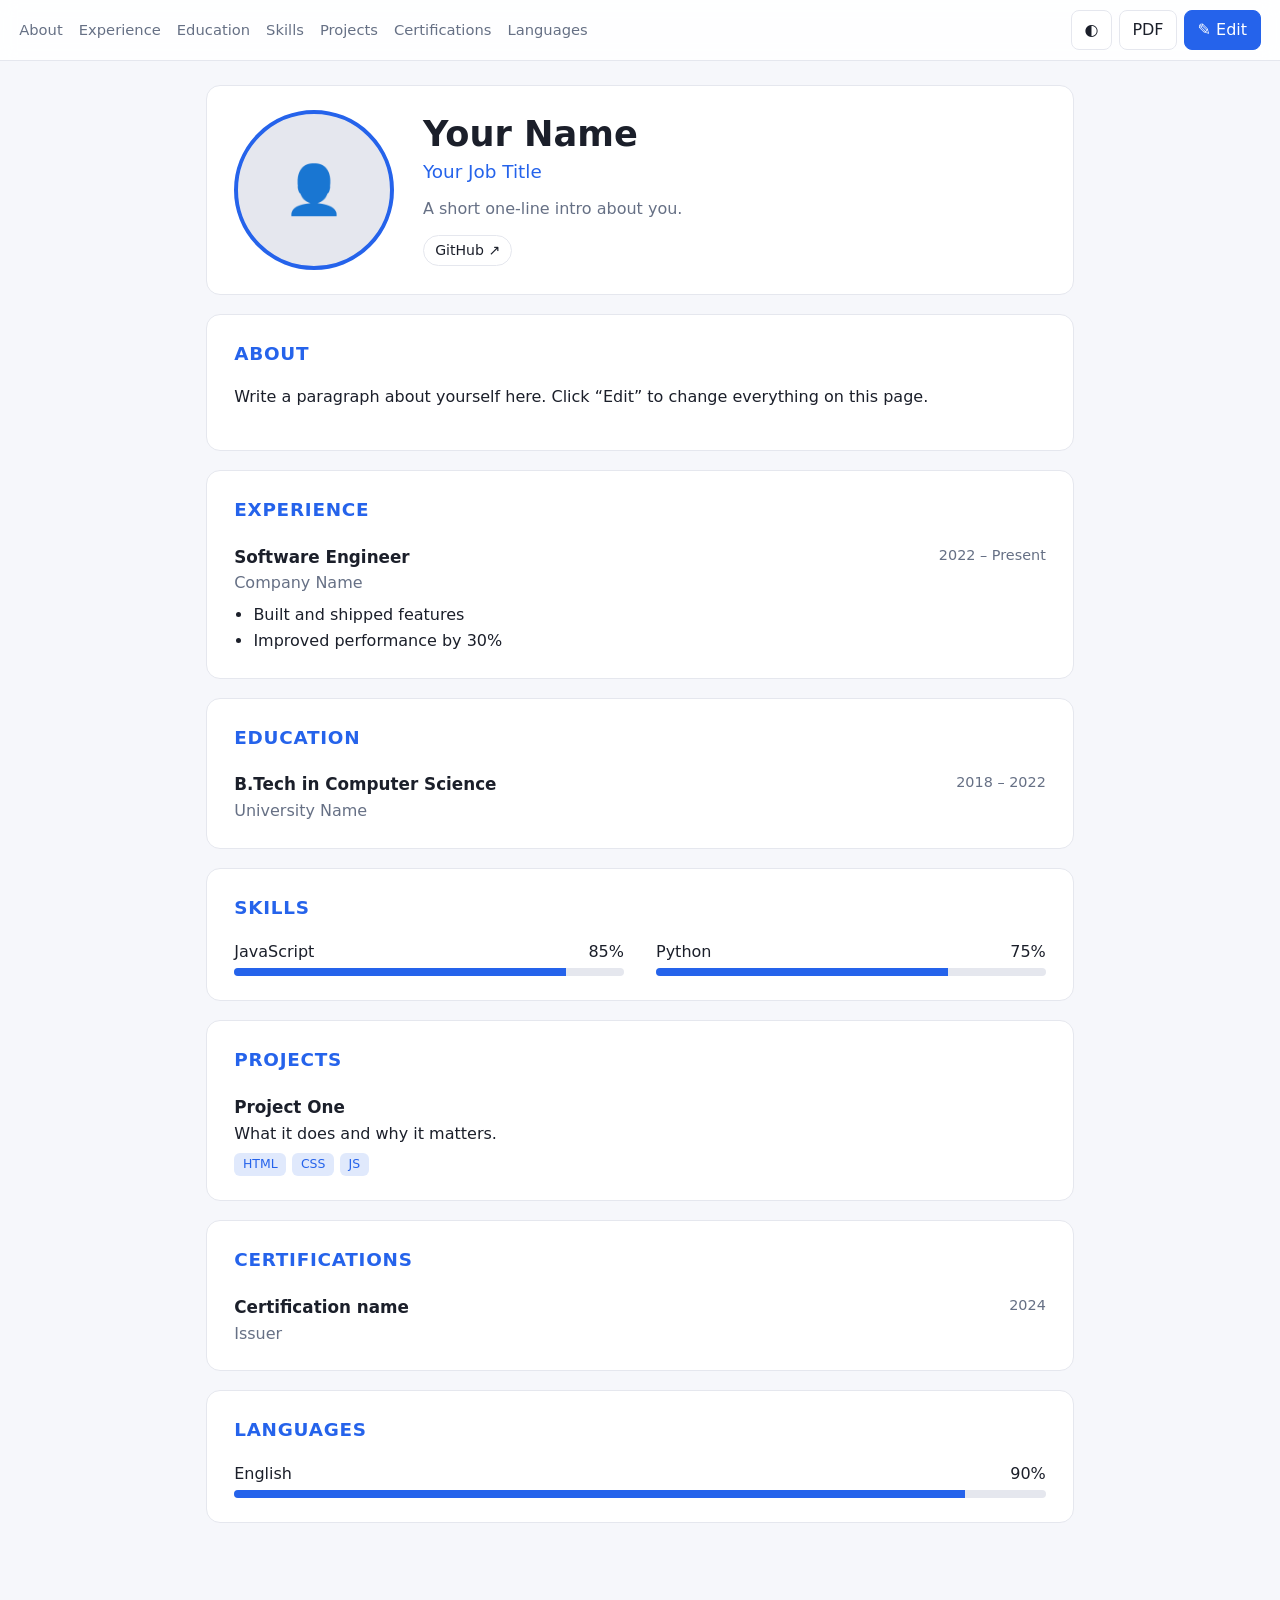
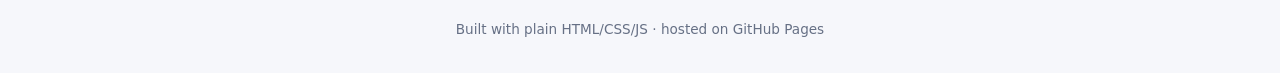
==== index.html @ 6aecd770 "Initial commit with CV website files" ====
<!doctype html>
<html lang="en">
<head>
<meta charset="utf-8">
<meta name="viewport" content="width=device-width, initial-scale=1">
<title>My CV</title>
<link rel="stylesheet" href="style.css">
</head>
<body>
<header class="topbar no-print">
  <nav id="nav"></nav>
  <div class="actions">
    <button id="btnTheme" title="Toggle dark / light">◐</button>
    <button id="btnPrint" title="Print or save as PDF">PDF</button>
    <button id="btnEdit" class="primary">✎ Edit</button>
  </div>
</header>

<main id="cv"></main>
<footer class="no-print">Built with plain HTML/CSS/JS · hosted on GitHub Pages</footer>

<!-- Editor drawer -->
<aside id="editor" class="no-print" hidden>
  <div class="ed-head">
    <strong>Edit CV</strong>
    <button id="btnClose">✕</button>
  </div>
  <div class="ed-body" id="edBody"></div>
  <div class="ed-foot">
    <button id="btnExport" class="primary">⬇ Download data.json</button>
    <button id="btnImport">⬆ Import</button>
    <button id="btnReset" class="danger">Reset</button>
    <input type="file" id="fileImport" accept="application/json" hidden>
    <p class="hint">Changes auto-save in this browser. To publish them for everyone, download <code>data.json</code>, put it in your repo and commit.</p>
  </div>
</aside>

<script src="app.js"></script>
</body>
</html>
---- style.css ----
:root{--accent:#2563eb;--bg:#f6f7fb;--card:#fff;--text:#1b1f2a;--muted:#667085;--line:#e5e7ee;--radius:14px}
:root[data-theme=dark]{--bg:#0e1118;--card:#171b25;--text:#e8ebf2;--muted:#9aa3b5;--line:#272d3b}
*{box-sizing:border-box}
html{scroll-behavior:smooth}
body{margin:0;font:16px/1.6 system-ui,-apple-system,Segoe UI,Roboto,sans-serif;background:var(--bg);color:var(--text)}
a{color:var(--accent)}
button{font:inherit;cursor:pointer;border:1px solid var(--line);background:var(--card);color:var(--text);padding:.4rem .8rem;border-radius:8px}
button:hover{border-color:var(--accent)}
button.primary{background:var(--accent);border-color:var(--accent);color:#fff}
button.danger{color:#d92d20}
.topbar{position:sticky;top:0;z-index:10;display:flex;justify-content:space-between;align-items:center;gap:1rem;padding:.6rem 1.2rem;background:color-mix(in srgb,var(--card) 88%,transparent);backdrop-filter:blur(8px);border-bottom:1px solid var(--line)}
#nav{display:flex;gap:1rem;overflow-x:auto;white-space:nowrap}
#nav a{text-decoration:none;color:var(--muted);font-size:.92rem}
#nav a:hover{color:var(--accent)}
.actions{display:flex;gap:.4rem}
main{max-width:900px;margin:0 auto;padding:1.5rem 1rem 4rem}
section{background:var(--card);border:1px solid var(--line);border-radius:var(--radius);padding:1.5rem 1.7rem;margin-top:1.2rem}
section h2{margin:0 0 1rem;font-size:1.15rem;letter-spacing:.04em;text-transform:uppercase;color:var(--accent)}
.hero{display:flex;gap:1.8rem;align-items:center;flex-wrap:wrap;margin-top:0}
.hero img,.avatar{width:160px;height:160px;border-radius:50%;object-fit:cover;border:4px solid var(--accent);background:var(--line)}
.avatar{display:grid;place-items:center;font-size:3rem;color:var(--muted)}
.hero h1{margin:0;font-size:2.2rem;line-height:1.15}
.hero .title{color:var(--accent);font-size:1.15rem;margin:.2rem 0 .6rem}
.hero p{margin:.3rem 0;color:var(--muted)}
.chips{display:flex;flex-wrap:wrap;gap:.5rem;margin-top:.8rem}
.chip{padding:.2rem .7rem;border:1px solid var(--line);border-radius:999px;font-size:.88rem;text-decoration:none;color:var(--text)}
a.chip:hover{border-color:var(--accent);color:var(--accent)}
.item{padding:.2rem 0 1rem;margin-bottom:1rem;border-bottom:1px dashed var(--line)}
.item:last-child{border:0;margin:0;padding-bottom:0}
.item .row{display:flex;justify-content:space-between;gap:1rem;flex-wrap:wrap}
.item h3{margin:0;font-size:1.05rem}
.item .sub{color:var(--muted)}
.item .when{color:var(--muted);font-size:.9rem}
.item ul{margin:.4rem 0 0;padding-left:1.2rem}
.bar{height:8px;background:var(--line);border-radius:99px;overflow:hidden;margin-top:.25rem}
.bar i{display:block;height:100%;background:var(--accent)}
.grid{display:grid;grid-template-columns:repeat(auto-fit,minmax(220px,1fr));gap:1rem 2rem}
.tags{display:flex;flex-wrap:wrap;gap:.35rem;margin-top:.4rem}
.tags span{font-size:.78rem;background:color-mix(in srgb,var(--accent) 14%,transparent);color:var(--accent);padding:.1rem .55rem;border-radius:6px}
.empty{color:var(--muted);font-style:italic}
footer{text-align:center;color:var(--muted);font-size:.85rem;padding:2rem 1rem}
/* editor */
#editor{position:fixed;top:0;right:0;bottom:0;width:min(440px,100%);background:var(--card);border-left:1px solid var(--line);z-index:20;display:flex;flex-direction:column;box-shadow:-10px 0 30px #0003}
#editor[hidden]{display:none}
.ed-head{display:flex;justify-content:space-between;align-items:center;padding:.8rem 1rem;border-bottom:1px solid var(--line)}
.ed-body{flex:1;overflow:auto;padding:1rem}
.ed-foot{padding:.8rem 1rem;border-top:1px solid var(--line);display:flex;flex-wrap:wrap;gap:.5rem}
.hint{flex-basis:100%;margin:.2rem 0 0;font-size:.8rem;color:var(--muted)}
details{border:1px solid var(--line);border-radius:10px;margin-bottom:.7rem;padding:.2rem .8rem}
summary{cursor:pointer;font-weight:600;padding:.5rem 0}
label{display:block;font-size:.8rem;color:var(--muted);margin:.5rem 0 .15rem}
input[type=text],input[type=email],input[type=url],input[type=number],textarea{width:100%;font:inherit;padding:.4rem .55rem;border:1px solid var(--line);border-radius:8px;background:var(--bg);color:var(--text)}
textarea{min-height:90px;resize:vertical}
.card{border:1px solid var(--line);border-radius:10px;padding:.2rem .7rem .7rem;margin:.6rem 0;background:var(--bg)}
.card .tools{display:flex;gap:.3rem;justify-content:flex-end;margin-top:.5rem}
.card .tools button{padding:.15rem .5rem;font-size:.85rem}
.photo-row{display:flex;gap:1rem;align-items:center}
.photo-row img{width:70px;height:70px;border-radius:50%;object-fit:cover}
.switch{display:flex;align-items:center;gap:.5rem;font-size:.9rem;color:var(--text);margin:.2rem 0}
@media print{
  .no-print{display:none!important}
  body{background:#fff;color:#000}
  section{border:0;box-shadow:none;padding:.6rem 0;break-inside:avoid}
  :root{--card:#fff;--text:#000;--muted:#444}
}
@media(max-width:600px){.hero{justify-content:center;text-align:center}.chips{justify-content:center}}
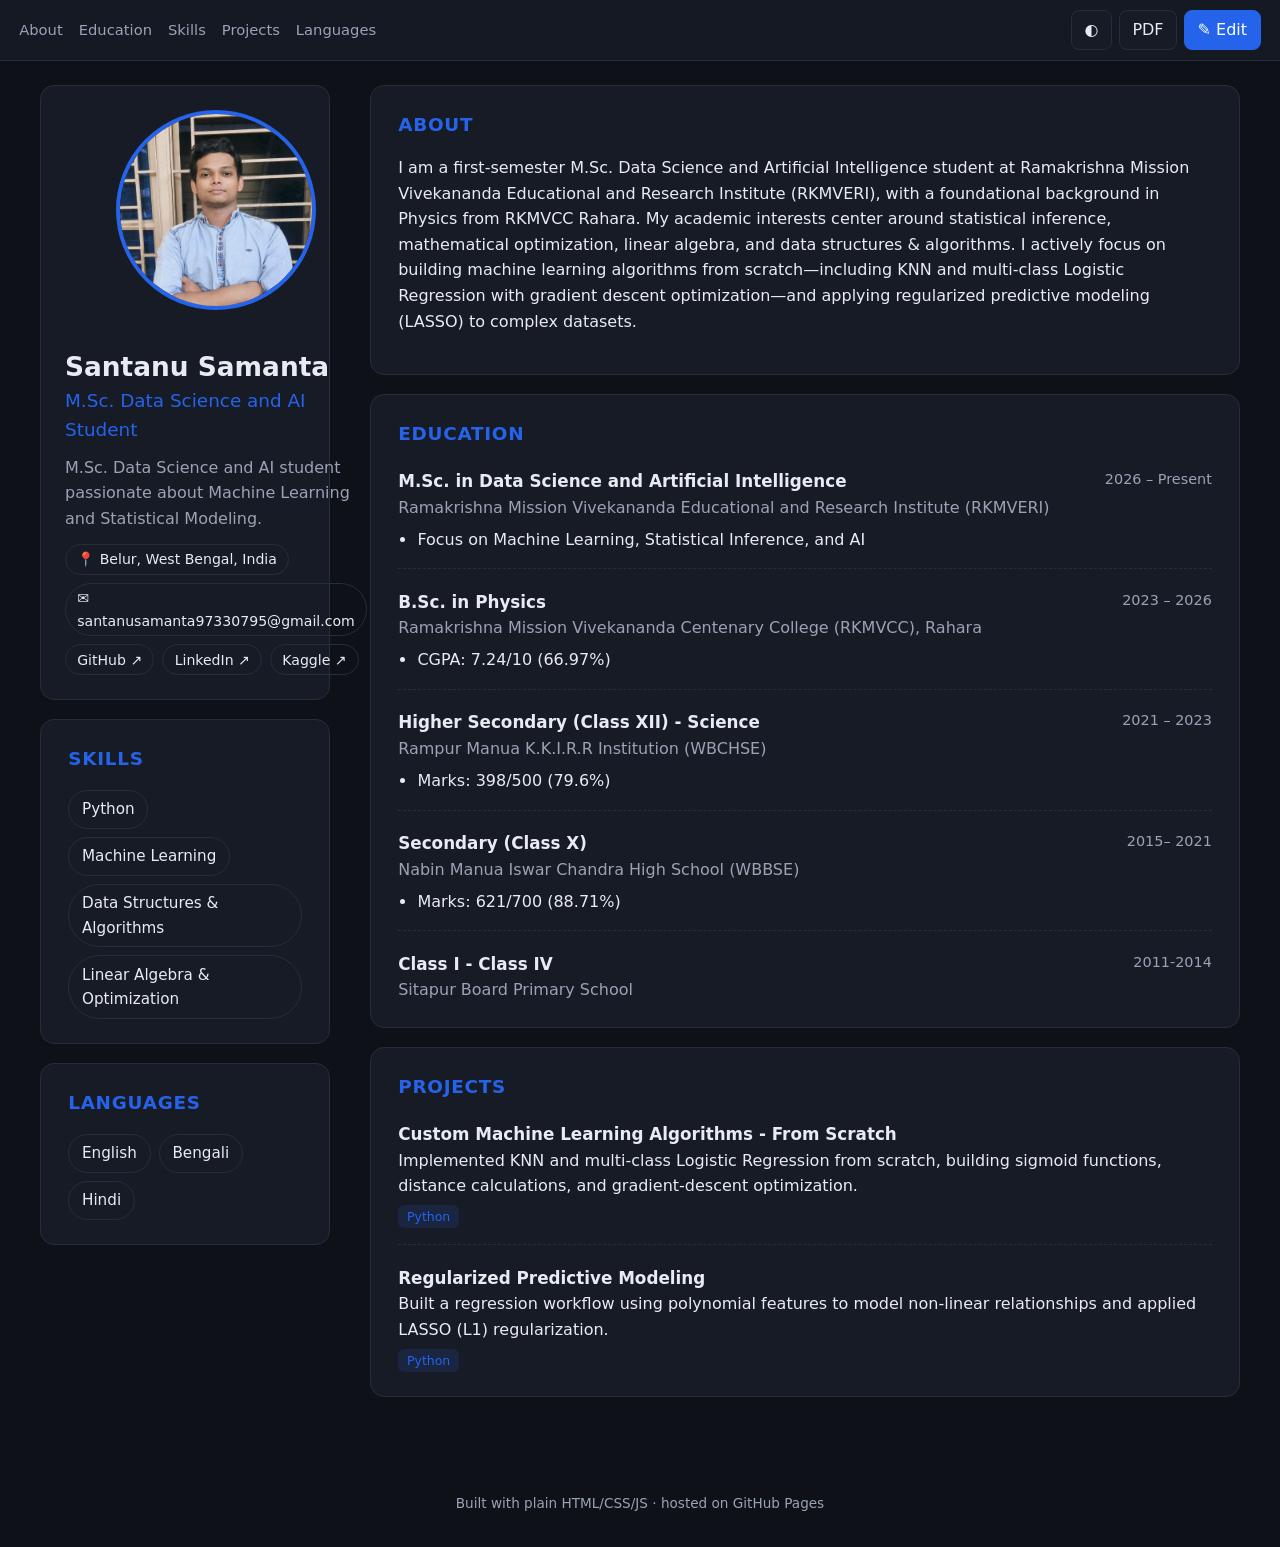
==== commit a43f8ecd: "Add full-view photo lightbox modal" ====
--- a/index.html
+++ b/index.html
@@ -35,6 +35,12 @@
   </div>
 </aside>
 
+<!-- Photo Full-View Lightbox Modal -->
+<div id="photoModal" class="photo-lightbox" hidden>
+  <span class="lightbox-close">&times;</span>
+  <img id="lightboxImg" class="lightbox-content" alt="Full view">
+</div>
+
 <script src="app.js"></script>
 </body>
-</html>
+</html>
--- a/style.css
+++ b/style.css
@@ -13,13 +13,38 @@
 #nav a{text-decoration:none;color:var(--muted);font-size:.92rem}
 #nav a:hover{color:var(--accent)}
 .actions{display:flex;gap:.4rem}
-main{max-width:900px;margin:0 auto;padding:1.5rem 1rem 4rem}
+
+/* Dynamic widescreen container */
+main {
+  width: 100% !important;
+  max-width: none !important;
+  padding: 1.5rem 2.5rem 4rem !important;
+  margin: 0 !important;
+}
+
+#cv {
+  width: 100% !important;
+}
+
 section{background:var(--card);border:1px solid var(--line);border-radius:var(--radius);padding:1.5rem 1.7rem;margin-top:1.2rem}
 section h2{margin:0 0 1rem;font-size:1.15rem;letter-spacing:.04em;text-transform:uppercase;color:var(--accent)}
 .hero{display:flex;gap:1.8rem;align-items:center;flex-wrap:wrap;margin-top:0}
 .hero img,.avatar{width:160px;height:160px;border-radius:50%;object-fit:cover;border:4px solid var(--accent);background:var(--line)}
 .avatar{display:grid;place-items:center;font-size:3rem;color:var(--muted)}
-.hero h1{margin:0;font-size:2.2rem;line-height:1.15}
+
+/* Fit name on a single line */
+.hero h1,
+#cv .hero h1,
+.cv-sidebar .hero h1 {
+  margin: 0 !important;
+  font-size: clamp(1.2rem, 1.8vw, 1.55rem) !important;
+  line-height: 1.2 !important;
+  white-space: nowrap !important;
+  word-break: keep-all !important;
+  overflow: visible !important;
+  display: block !important;
+  width: 100% !important;
+}
 .hero .title{color:var(--accent);font-size:1.15rem;margin:.2rem 0 .6rem}
 .hero p{margin:.3rem 0;color:var(--muted)}
 .chips{display:flex;flex-wrap:wrap;gap:.5rem;margin-top:.8rem}
@@ -39,6 +64,7 @@
 .tags span{font-size:.78rem;background:color-mix(in srgb,var(--accent) 14%,transparent);color:var(--accent);padding:.1rem .55rem;border-radius:6px}
 .empty{color:var(--muted);font-style:italic}
 footer{text-align:center;color:var(--muted);font-size:.85rem;padding:2rem 1rem}
+
 /* editor */
 #editor{position:fixed;top:0;right:0;bottom:0;width:min(440px,100%);background:var(--card);border-left:1px solid var(--line);z-index:20;display:flex;flex-direction:column;box-shadow:-10px 0 30px #0003}
 #editor[hidden]{display:none}
@@ -57,6 +83,7 @@
 .photo-row{display:flex;gap:1rem;align-items:center}
 .photo-row img{width:70px;height:70px;border-radius:50%;object-fit:cover}
 .switch{display:flex;align-items:center;gap:.5rem;font-size:.9rem;color:var(--text);margin:.2rem 0}
+
 @media print{
   .no-print{display:none!important}
   body{background:#fff;color:#000}
@@ -64,3 +91,220 @@
   :root{--card:#fff;--text:#000;--muted:#444}
 }
 @media(max-width:600px){.hero{justify-content:center;text-align:center}.chips{justify-content:center}}
+
+/* GitHub-style Fluid Two-Column Layout */
+@media (min-width: 820px) {
+  #cv.layout-2col {
+    display: flex !important;
+    gap: 2.5rem !important;
+    align-items: flex-start !important;
+    width: 100% !important;
+  }
+
+  /* When Sidebar is placed on the Right */
+  #cv.layout-2col.sidebar-right {
+    flex-direction: row-reverse !important;
+  }
+
+  /* Sidebar: Minimum 280px, scales up to 340px */
+  #cv.layout-2col .cv-sidebar {
+    flex: 0 0 290px !important;
+    min-width: 280px !important;
+    max-width: 340px !important;
+    display: flex !important;
+    flex-direction: column !important;
+    gap: 1.2rem !important;
+    position: sticky !important;
+    top: 4.5rem !important;
+  }
+
+  #cv.layout-2col .cv-sidebar .hero {
+    flex-direction: column !important;
+    align-items: flex-start !important;
+    text-align: left !important;
+    padding: 1.5rem !important;
+  }
+
+  #cv.layout-2col .cv-sidebar .hero img,
+  #cv.layout-2col .cv-sidebar .hero .avatar {
+    width: 200px !important;
+    height: 200px !important;
+    margin: 0 auto 0.8rem auto !important;
+  }
+
+  #cv.layout-2col .cv-sidebar .hero h1 {
+    font-size: 1.65rem !important;
+    white-space: nowrap !important;
+  }
+
+  /* Main Column: Takes ALL remaining space across the entire screen */
+  #cv.layout-2col .cv-main {
+    flex: 1 1 auto !important;
+    width: calc(100% - 320px) !important;
+    min-width: 0 !important;
+    display: flex !important;
+    flex-direction: column !important;
+    gap: 1.2rem !important;
+  }
+
+  #cv.layout-2col .cv-main section,
+  #cv.layout-2col .cv-sidebar section {
+    margin-top: 0 !important;
+    width: 100% !important;
+  }
+}
+/* Project Link Name distinctive styling */
+.item h3 a {
+  color: var(--accent) !important;
+  text-decoration: none;
+  border-bottom: 1.5px solid transparent;
+  transition: all 0.2s ease;
+}
+
+.item h3 a:hover {
+  text-decoration: underline;
+  opacity: 0.85;
+}
+
+/* Link builder helper box inside editor */
+.link-helper-box {
+  margin-top: 0.4rem;
+  padding: 0.5rem 0.6rem;
+  background: rgba(128, 128, 128, 0.08);
+  border: 1px dashed var(--line);
+  border-radius: 8px;
+}
+.link-helper-box label {
+  font-size: 0.72rem;
+  margin: 0.2rem 0 0.1rem;
+}
+.link-helper-box input {
+  padding: 0.25rem 0.45rem;
+  font-size: 0.82rem;
+  margin-bottom: 0.3rem;
+}
+.link-helper-box button {
+  padding: 0.2rem 0.6rem;
+  font-size: 0.8rem;
+  margin-top: 0.2rem;
+}
+/* Custom Clickable Link & Project Title Styling */
+:root {
+  --link-color: #38bdf8;
+}
+
+.custom-link,
+a.custom-link,
+.item h3 a.custom-link {
+  color: var(--link-color) !important;
+  text-decoration: underline !important;
+  font-weight: 500;
+  transition: opacity 0.2s ease;
+}
+
+.custom-link:hover,
+a.custom-link:hover,
+.item h3 a.custom-link:hover {
+  opacity: 0.8;
+}
+
+/* Link builder helper box inside editor */
+.link-helper-box {
+  margin-top: 0.4rem;
+  padding: 0.5rem 0.6rem;
+  background: rgba(128, 128, 128, 0.08);
+  border: 1px dashed var(--line);
+  border-radius: 8px;
+}
+.link-helper-box label {
+  font-size: 0.72rem;
+  margin: 0.2rem 0 0.1rem;
+}
+.link-helper-box input {
+  padding: 0.25rem 0.45rem;
+  font-size: 0.82rem;
+  margin-bottom: 0.3rem;
+}
+.link-helper-box button {
+  padding: 0.2rem 0.6rem;
+  font-size: 0.8rem;
+  margin-top: 0.2rem;
+}
+/* Make profile photo show it is clickable */
+.hero img {
+  cursor: pointer;
+  transition: transform 0.2s ease, box-shadow 0.2s ease;
+}
+
+.hero img:hover {
+  transform: scale(1.03);
+  box-shadow: 0 0 15px color-mix(in srgb, var(--accent) 45%, transparent);
+}
+
+/* Fullscreen Lightbox Backdrop */
+.photo-lightbox {
+  position: fixed;
+  z-index: 1000;
+  top: 0;
+  left: 0;
+  width: 100vw;
+  height: 100vh;
+  background: rgba(0, 0, 0, 0.88);
+  backdrop-filter: blur(10px);
+  display: flex;
+  justify-content: center;
+  align-items: center;
+  animation: fadeIn 0.25s ease-out;
+}
+
+.photo-lightbox[hidden] {
+  display: none !important;
+}
+
+/* Lightbox Image with Smooth Zoom Animation */
+.lightbox-content {
+  max-width: 90vw;
+  max-height: 85vh;
+  object-fit: contain;
+  border-radius: 12px;
+  box-shadow: 0 10px 40px rgba(0, 0, 0, 0.6);
+  animation: zoomDp 0.25s cubic-bezier(0.175, 0.885, 0.32, 1.275);
+}
+
+/* Close Button */
+.lightbox-close {
+  position: absolute;
+  top: 1.5rem;
+  right: 2rem;
+  color: #fff;
+  font-size: 2.2rem;
+  font-weight: bold;
+  cursor: pointer;
+  line-height: 1;
+  transition: opacity 0.2s;
+  user-select: none;
+}
+
+.lightbox-close:hover {
+  opacity: 0.7;
+}
+
+@keyframes zoomDp {
+  from {
+    transform: scale(0.65);
+    opacity: 0;
+  }
+  to {
+    transform: scale(1);
+    opacity: 1;
+  }
+}
+
+@keyframes fadeIn {
+  from {
+    opacity: 0;
+  }
+  to {
+    opacity: 1;
+  }
+}
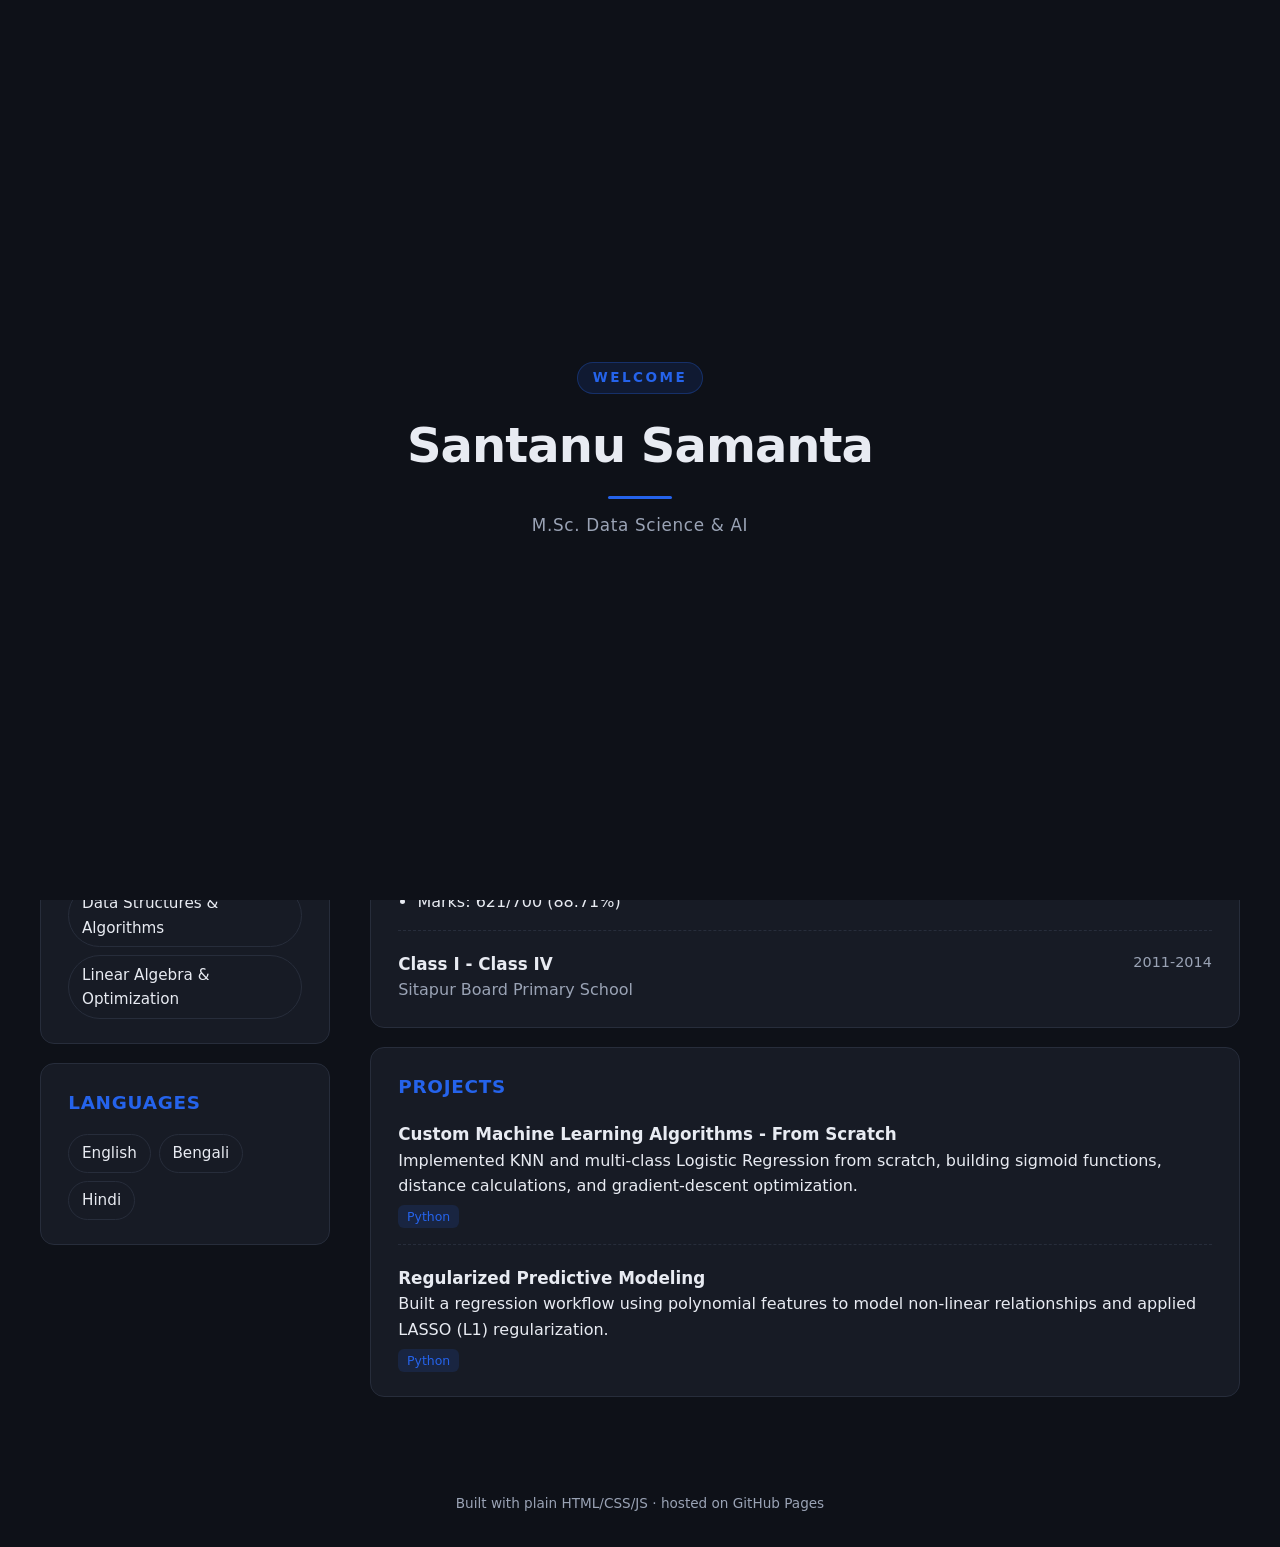
==== commit add4a10f: "Add modern welcoming intro splash animation" ====
--- a/index.html
+++ b/index.html
@@ -7,6 +7,15 @@
 <link rel="stylesheet" href="style.css">
 </head>
 <body>
+<!-- Welcoming Splash Intro -->
+<div id="welcomeSplash" class="welcome-overlay no-print">
+  <div class="welcome-content">
+    <div class="welcome-badge">Welcome</div>
+    <h1 class="welcome-name">Santanu Samanta</h1>
+    <div class="welcome-line"></div>
+    <p class="welcome-sub">M.Sc. Data Science & AI</p>
+  </div>
+</div>
 <header class="topbar no-print">
   <nav id="nav"></nav>
   <div class="actions">
--- a/style.css
+++ b/style.css
@@ -307,4 +307,100 @@
   to {
     opacity: 1;
   }
+}
+/* ===== Welcoming Splash UI Animation ===== */
+.welcome-overlay {
+  position: fixed;
+  inset: 0;
+  z-index: 9999;
+  background: var(--bg);
+  display: flex;
+  justify-content: center;
+  align-items: center;
+  transition: opacity 0.6s cubic-bezier(0.16, 1, 0.3, 1), 
+              transform 0.6s cubic-bezier(0.16, 1, 0.3, 1);
+}
+
+.welcome-overlay.hide-welcome {
+  opacity: 0;
+  transform: translateY(-20px) scale(1.02);
+  pointer-events: none;
+}
+
+.welcome-content {
+  text-align: center;
+  display: flex;
+  flex-direction: column;
+  align-items: center;
+  padding: 2rem;
+  animation: welcomePop 0.8s cubic-bezier(0.16, 1, 0.3, 1) forwards;
+}
+
+.welcome-badge {
+  font-size: 0.85rem;
+  letter-spacing: 0.18em;
+  text-transform: uppercase;
+  color: var(--accent);
+  background: color-mix(in srgb, var(--accent) 12%, transparent);
+  border: 1px solid color-mix(in srgb, var(--accent) 30%, transparent);
+  padding: 0.25rem 0.9rem;
+  border-radius: 999px;
+  margin-bottom: 0.8rem;
+  font-weight: 600;
+}
+
+.welcome-name {
+  font-size: clamp(2rem, 4vw, 3rem);
+  font-weight: 700;
+  color: var(--text);
+  margin: 0;
+  letter-spacing: -0.02em;
+}
+
+.welcome-line {
+  width: 0;
+  height: 3px;
+  background: var(--accent);
+  border-radius: 99px;
+  margin: 0.8rem 0;
+  animation: lineExpand 0.7s 0.2s cubic-bezier(0.16, 1, 0.3, 1) forwards;
+}
+
+.welcome-sub {
+  color: var(--muted);
+  font-size: 1.05rem;
+  margin: 0;
+  letter-spacing: 0.04em;
+}
+
+/* Staggered Entrance for CV Content */
+#cv section {
+  animation: sectionEntrance 0.7s cubic-bezier(0.16, 1, 0.3, 1) both;
+}
+
+@keyframes welcomePop {
+  0% {
+    opacity: 0;
+    transform: scale(0.92) translateY(12px);
+  }
+  100% {
+    opacity: 1;
+    transform: scale(1) translateY(0);
+  }
+}
+
+@keyframes lineExpand {
+  0% { width: 0; }
+  100% { width: 64px; }
+}
+
+@keyframes sectionEntrance {
+  0% {
+    opacity: 0;
+    transform: translateY(18px);
+  }
+  100% {
+    opacity: 1;
+    transform: translateY(0);
+  }
 }
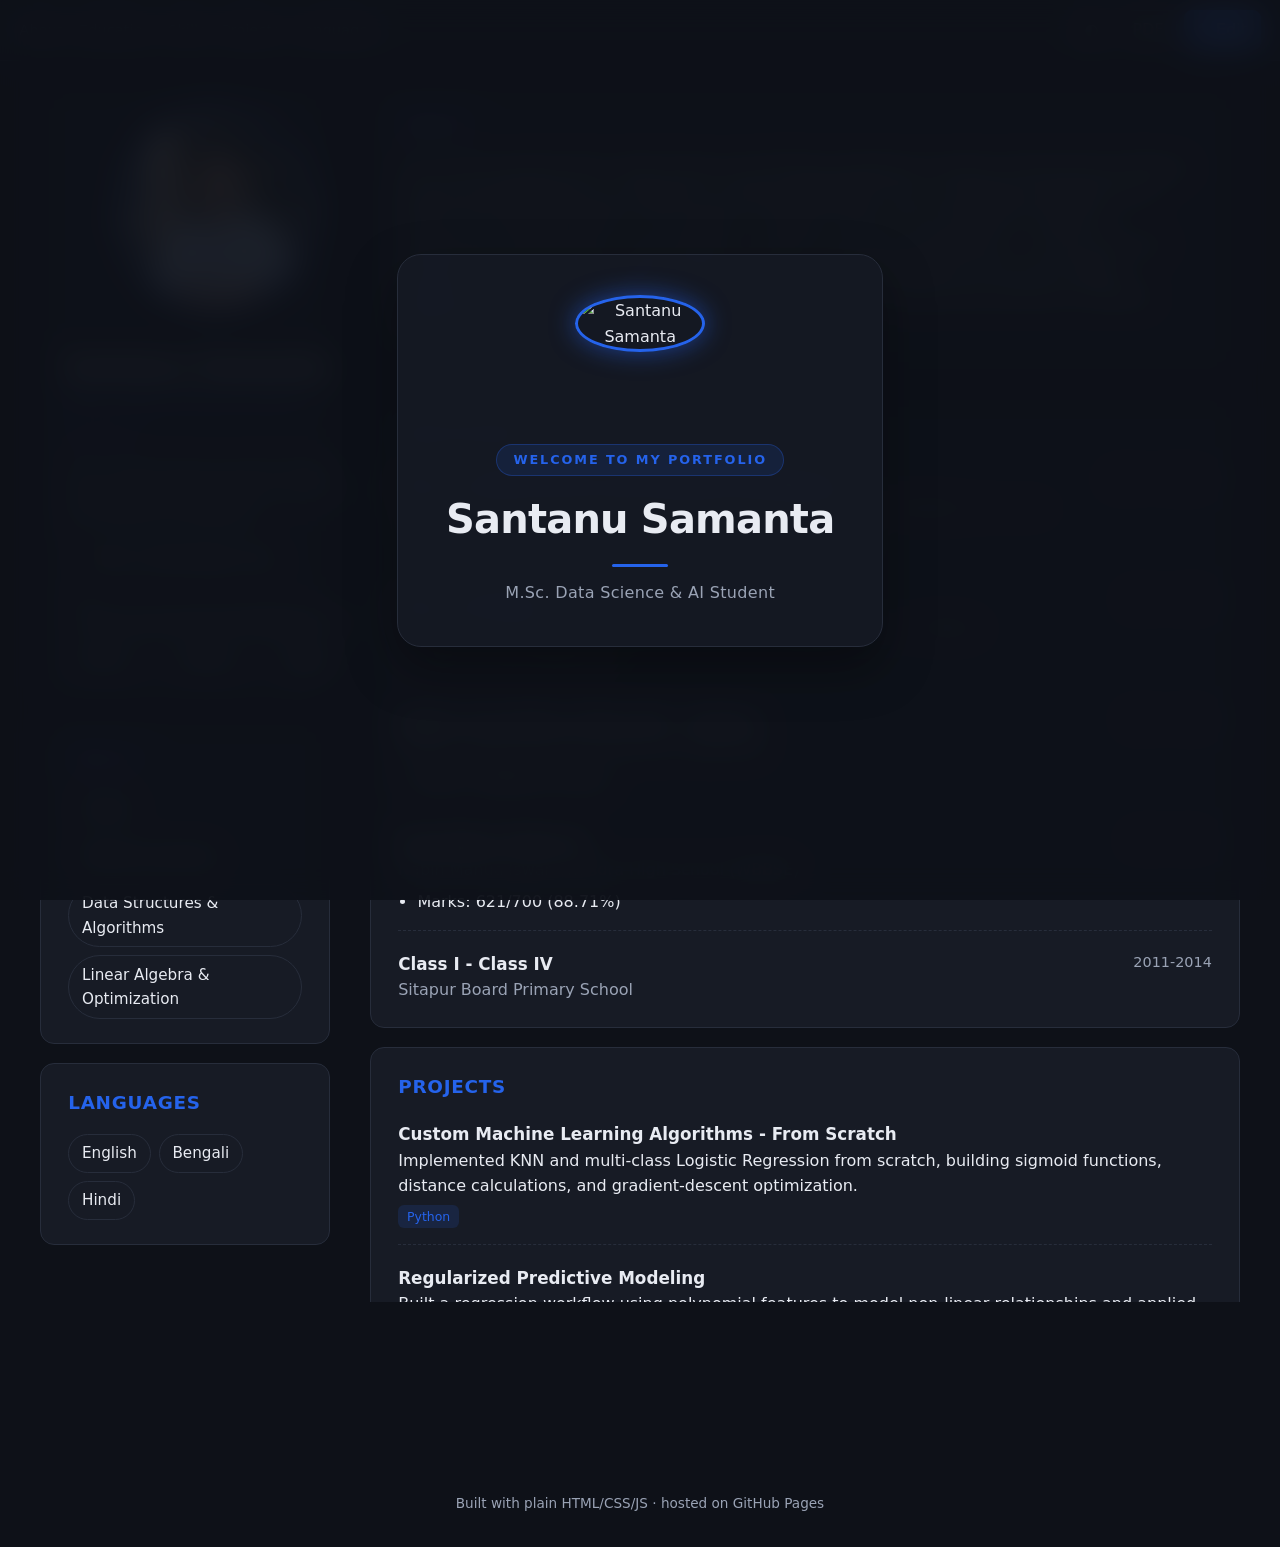
==== commit 7cf45d87: "Update welcome splash markup to include avatar container" ====
--- a/index.html
+++ b/index.html
@@ -7,15 +7,19 @@
 <link rel="stylesheet" href="style.css">
 </head>
 <body>
-<!-- Welcoming Splash Intro -->
+<!-- Professional Welcoming Splash Intro -->
 <div id="welcomeSplash" class="welcome-overlay no-print">
-  <div class="welcome-content">
-    <div class="welcome-badge">Welcome</div>
+  <div class="welcome-card">
+    <div class="welcome-avatar-wrapper">
+      <img id="welcomePhoto" src="" alt="Santanu Samanta" class="welcome-avatar">
+    </div>
+    <div class="welcome-badge">Welcome to my Portfolio</div>
     <h1 class="welcome-name">Santanu Samanta</h1>
     <div class="welcome-line"></div>
-    <p class="welcome-sub">M.Sc. Data Science & AI</p>
+    <p class="welcome-sub">M.Sc. Data Science & AI Student</p>
   </div>
 </div>
+
 <header class="topbar no-print">
   <nav id="nav"></nav>
   <div class="actions">
--- a/style.css
+++ b/style.css
@@ -1,18 +1,100 @@
-:root{--accent:#2563eb;--bg:#f6f7fb;--card:#fff;--text:#1b1f2a;--muted:#667085;--line:#e5e7ee;--radius:14px}
-:root[data-theme=dark]{--bg:#0e1118;--card:#171b25;--text:#e8ebf2;--muted:#9aa3b5;--line:#272d3b}
-*{box-sizing:border-box}
-html{scroll-behavior:smooth}
-body{margin:0;font:16px/1.6 system-ui,-apple-system,Segoe UI,Roboto,sans-serif;background:var(--bg);color:var(--text)}
-a{color:var(--accent)}
-button{font:inherit;cursor:pointer;border:1px solid var(--line);background:var(--card);color:var(--text);padding:.4rem .8rem;border-radius:8px}
-button:hover{border-color:var(--accent)}
-button.primary{background:var(--accent);border-color:var(--accent);color:#fff}
-button.danger{color:#d92d20}
-.topbar{position:sticky;top:0;z-index:10;display:flex;justify-content:space-between;align-items:center;gap:1rem;padding:.6rem 1.2rem;background:color-mix(in srgb,var(--card) 88%,transparent);backdrop-filter:blur(8px);border-bottom:1px solid var(--line)}
-#nav{display:flex;gap:1rem;overflow-x:auto;white-space:nowrap}
-#nav a{text-decoration:none;color:var(--muted);font-size:.92rem}
-#nav a:hover{color:var(--accent)}
-.actions{display:flex;gap:.4rem}
+:root {
+  --accent: #2563eb;
+  --link-color: #38bdf8;
+  --bg: #f6f7fb;
+  --card: #fff;
+  --text: #1b1f2a;
+  --muted: #667085;
+  --line: #e5e7ee;
+  --radius: 14px;
+}
+
+:root[data-theme="dark"] {
+  --bg: #0e1118;
+  --card: #171b25;
+  --text: #e8ebf2;
+  --muted: #9aa3b5;
+  --line: #272d3b;
+}
+
+* {
+  box-sizing: border-box;
+}
+
+html {
+  scroll-behavior: smooth;
+}
+
+body {
+  margin: 0;
+  font: 16px/1.6 system-ui, -apple-system, Segoe UI, Roboto, sans-serif;
+  background: var(--bg);
+  color: var(--text);
+}
+
+a {
+  color: var(--accent);
+}
+
+button {
+  font: inherit;
+  cursor: pointer;
+  border: 1px solid var(--line);
+  background: var(--card);
+  color: var(--text);
+  padding: 0.4rem 0.8rem;
+  border-radius: 8px;
+}
+
+button:hover {
+  border-color: var(--accent);
+}
+
+button.primary {
+  background: var(--accent);
+  border-color: var(--accent);
+  color: #fff;
+}
+
+button.danger {
+  color: #d92d20;
+}
+
+.topbar {
+  position: sticky;
+  top: 0;
+  z-index: 10;
+  display: flex;
+  justify-content: space-between;
+  align-items: center;
+  gap: 1rem;
+  padding: 0.6rem 1.2rem;
+  background: color-mix(in srgb, var(--card) 88%, transparent);
+  backdrop-filter: blur(8px);
+  border-bottom: 1px solid var(--line);
+}
+
+#nav {
+  display: flex;
+  gap: 1rem;
+  overflow-x: auto;
+  white-space: nowrap;
+}
+
+#nav a {
+  text-decoration: none;
+  color: var(--muted);
+  font-size: 0.92rem;
+}
+
+#nav a:hover {
+  color: var(--accent);
+}
+
+.actions {
+  display: flex;
+  gap: 0.4rem;
+}
 
 /* Dynamic widescreen container */
 main {
@@ -26,11 +108,57 @@
   width: 100% !important;
 }
 
-section{background:var(--card);border:1px solid var(--line);border-radius:var(--radius);padding:1.5rem 1.7rem;margin-top:1.2rem}
-section h2{margin:0 0 1rem;font-size:1.15rem;letter-spacing:.04em;text-transform:uppercase;color:var(--accent)}
-.hero{display:flex;gap:1.8rem;align-items:center;flex-wrap:wrap;margin-top:0}
-.hero img,.avatar{width:160px;height:160px;border-radius:50%;object-fit:cover;border:4px solid var(--accent);background:var(--line)}
-.avatar{display:grid;place-items:center;font-size:3rem;color:var(--muted)}
+section {
+  background: var(--card);
+  border: 1px solid var(--line);
+  border-radius: var(--radius);
+  padding: 1.5rem 1.7rem;
+  margin-top: 1.2rem;
+  animation: sectionEntrance 0.7s cubic-bezier(0.16, 1, 0.3, 1) both;
+}
+
+section h2 {
+  margin: 0 0 1rem;
+  font-size: 1.15rem;
+  letter-spacing: 0.04em;
+  text-transform: uppercase;
+  color: var(--accent);
+}
+
+.hero {
+  display: flex;
+  gap: 1.8rem;
+  align-items: center;
+  flex-wrap: wrap;
+  margin-top: 0;
+}
+
+.hero img,
+.avatar {
+  width: 160px;
+  height: 160px;
+  border-radius: 50%;
+  object-fit: cover;
+  border: 4px solid var(--accent);
+  background: var(--line);
+}
+
+.hero img {
+  cursor: pointer;
+  transition: transform 0.2s ease, box-shadow 0.2s ease;
+}
+
+.hero img:hover {
+  transform: scale(1.03);
+  box-shadow: 0 0 15px color-mix(in srgb, var(--accent) 45%, transparent);
+}
+
+.avatar {
+  display: grid;
+  place-items: center;
+  font-size: 3rem;
+  color: var(--muted);
+}
 
 /* Fit name on a single line */
 .hero h1,
@@ -45,117 +173,142 @@
   display: block !important;
   width: 100% !important;
 }
-.hero .title{color:var(--accent);font-size:1.15rem;margin:.2rem 0 .6rem}
-.hero p{margin:.3rem 0;color:var(--muted)}
-.chips{display:flex;flex-wrap:wrap;gap:.5rem;margin-top:.8rem}
-.chip{padding:.2rem .7rem;border:1px solid var(--line);border-radius:999px;font-size:.88rem;text-decoration:none;color:var(--text)}
-a.chip:hover{border-color:var(--accent);color:var(--accent)}
-.item{padding:.2rem 0 1rem;margin-bottom:1rem;border-bottom:1px dashed var(--line)}
-.item:last-child{border:0;margin:0;padding-bottom:0}
-.item .row{display:flex;justify-content:space-between;gap:1rem;flex-wrap:wrap}
-.item h3{margin:0;font-size:1.05rem}
-.item .sub{color:var(--muted)}
-.item .when{color:var(--muted);font-size:.9rem}
-.item ul{margin:.4rem 0 0;padding-left:1.2rem}
-.bar{height:8px;background:var(--line);border-radius:99px;overflow:hidden;margin-top:.25rem}
-.bar i{display:block;height:100%;background:var(--accent)}
-.grid{display:grid;grid-template-columns:repeat(auto-fit,minmax(220px,1fr));gap:1rem 2rem}
-.tags{display:flex;flex-wrap:wrap;gap:.35rem;margin-top:.4rem}
-.tags span{font-size:.78rem;background:color-mix(in srgb,var(--accent) 14%,transparent);color:var(--accent);padding:.1rem .55rem;border-radius:6px}
-.empty{color:var(--muted);font-style:italic}
-footer{text-align:center;color:var(--muted);font-size:.85rem;padding:2rem 1rem}
-
-/* editor */
-#editor{position:fixed;top:0;right:0;bottom:0;width:min(440px,100%);background:var(--card);border-left:1px solid var(--line);z-index:20;display:flex;flex-direction:column;box-shadow:-10px 0 30px #0003}
-#editor[hidden]{display:none}
-.ed-head{display:flex;justify-content:space-between;align-items:center;padding:.8rem 1rem;border-bottom:1px solid var(--line)}
-.ed-body{flex:1;overflow:auto;padding:1rem}
-.ed-foot{padding:.8rem 1rem;border-top:1px solid var(--line);display:flex;flex-wrap:wrap;gap:.5rem}
-.hint{flex-basis:100%;margin:.2rem 0 0;font-size:.8rem;color:var(--muted)}
-details{border:1px solid var(--line);border-radius:10px;margin-bottom:.7rem;padding:.2rem .8rem}
-summary{cursor:pointer;font-weight:600;padding:.5rem 0}
-label{display:block;font-size:.8rem;color:var(--muted);margin:.5rem 0 .15rem}
-input[type=text],input[type=email],input[type=url],input[type=number],textarea{width:100%;font:inherit;padding:.4rem .55rem;border:1px solid var(--line);border-radius:8px;background:var(--bg);color:var(--text)}
-textarea{min-height:90px;resize:vertical}
-.card{border:1px solid var(--line);border-radius:10px;padding:.2rem .7rem .7rem;margin:.6rem 0;background:var(--bg)}
-.card .tools{display:flex;gap:.3rem;justify-content:flex-end;margin-top:.5rem}
-.card .tools button{padding:.15rem .5rem;font-size:.85rem}
-.photo-row{display:flex;gap:1rem;align-items:center}
-.photo-row img{width:70px;height:70px;border-radius:50%;object-fit:cover}
-.switch{display:flex;align-items:center;gap:.5rem;font-size:.9rem;color:var(--text);margin:.2rem 0}
-
-@media print{
-  .no-print{display:none!important}
-  body{background:#fff;color:#000}
-  section{border:0;box-shadow:none;padding:.6rem 0;break-inside:avoid}
-  :root{--card:#fff;--text:#000;--muted:#444}
-}
-@media(max-width:600px){.hero{justify-content:center;text-align:center}.chips{justify-content:center}}
-
-/* GitHub-style Fluid Two-Column Layout */
-@media (min-width: 820px) {
-  #cv.layout-2col {
-    display: flex !important;
-    gap: 2.5rem !important;
-    align-items: flex-start !important;
-    width: 100% !important;
-  }
-
-  /* When Sidebar is placed on the Right */
-  #cv.layout-2col.sidebar-right {
-    flex-direction: row-reverse !important;
-  }
-
-  /* Sidebar: Minimum 280px, scales up to 340px */
-  #cv.layout-2col .cv-sidebar {
-    flex: 0 0 290px !important;
-    min-width: 280px !important;
-    max-width: 340px !important;
-    display: flex !important;
-    flex-direction: column !important;
-    gap: 1.2rem !important;
-    position: sticky !important;
-    top: 4.5rem !important;
-  }
-
-  #cv.layout-2col .cv-sidebar .hero {
-    flex-direction: column !important;
-    align-items: flex-start !important;
-    text-align: left !important;
-    padding: 1.5rem !important;
-  }
-
-  #cv.layout-2col .cv-sidebar .hero img,
-  #cv.layout-2col .cv-sidebar .hero .avatar {
-    width: 200px !important;
-    height: 200px !important;
-    margin: 0 auto 0.8rem auto !important;
-  }
-
-  #cv.layout-2col .cv-sidebar .hero h1 {
-    font-size: 1.65rem !important;
-    white-space: nowrap !important;
-  }
-
-  /* Main Column: Takes ALL remaining space across the entire screen */
-  #cv.layout-2col .cv-main {
-    flex: 1 1 auto !important;
-    width: calc(100% - 320px) !important;
-    min-width: 0 !important;
-    display: flex !important;
-    flex-direction: column !important;
-    gap: 1.2rem !important;
-  }
-
-  #cv.layout-2col .cv-main section,
-  #cv.layout-2col .cv-sidebar section {
-    margin-top: 0 !important;
-    width: 100% !important;
-  }
-}
-/* Project Link Name distinctive styling */
+
+.hero .title {
+  color: var(--accent);
+  font-size: 1.15rem;
+  margin: 0.2rem 0 0.6rem;
+}
+
+.hero p {
+  margin: 0.3rem 0;
+  color: var(--muted);
+}
+
+.chips {
+  display: flex;
+  flex-wrap: wrap;
+  gap: 0.5rem;
+  margin-top: 0.8rem;
+}
+
+.chip {
+  padding: 0.2rem 0.7rem;
+  border: 1px solid var(--line);
+  border-radius: 999px;
+  font-size: 0.88rem;
+  text-decoration: none;
+  color: var(--text);
+}
+
+a.chip:hover {
+  border-color: var(--accent);
+  color: var(--accent);
+}
+
+.item {
+  padding: 0.2rem 0 1rem;
+  margin-bottom: 1rem;
+  border-bottom: 1px dashed var(--line);
+}
+
+.item:last-child {
+  border: 0;
+  margin: 0;
+  padding-bottom: 0;
+}
+
+.item .row {
+  display: flex;
+  justify-content: space-between;
+  gap: 1rem;
+  flex-wrap: wrap;
+}
+
+.item h3 {
+  margin: 0;
+  font-size: 1.05rem;
+}
+
+.item .sub {
+  color: var(--muted);
+}
+
+.item .when {
+  color: var(--muted);
+  font-size: 0.9rem;
+}
+
+.item ul {
+  margin: 0.4rem 0 0;
+  padding-left: 1.2rem;
+}
+
+.bar {
+  height: 8px;
+  background: var(--line);
+  border-radius: 99px;
+  overflow: hidden;
+  margin-top: 0.25rem;
+}
+
+.bar i {
+  display: block;
+  height: 100%;
+  background: var(--accent);
+}
+
+.grid {
+  display: grid;
+  grid-template-columns: repeat(auto-fit, minmax(220px, 1fr));
+  gap: 1rem 2rem;
+}
+
+.tags {
+  display: flex;
+  flex-wrap: wrap;
+  gap: 0.35rem;
+  margin-top: 0.4rem;
+}
+
+.tags span {
+  font-size: 0.78rem;
+  background: color-mix(in srgb, var(--accent) 14%, transparent);
+  color: var(--accent);
+  padding: 0.1rem 0.55rem;
+  border-radius: 6px;
+}
+
+.empty {
+  color: var(--muted);
+  font-style: italic;
+}
+
+footer {
+  text-align: center;
+  color: var(--muted);
+  font-size: 0.85rem;
+  padding: 2rem 1rem;
+}
+
+/* Custom Clickable Link & Project Title Styling */
+.custom-link,
+a.custom-link,
+.item h3 a.custom-link {
+  color: var(--link-color) !important;
+  text-decoration: underline !important;
+  font-weight: 500;
+  transition: opacity 0.2s ease;
+}
+
+.custom-link:hover,
+a.custom-link:hover,
+.item h3 a.custom-link:hover {
+  opacity: 0.8;
+}
+
 .item h3 a {
-  color: var(--accent) !important;
+  color: var(--link-color, var(--accent)) !important;
   text-decoration: none;
   border-bottom: 1.5px solid transparent;
   transition: all 0.2s ease;
@@ -174,74 +327,154 @@
   border: 1px dashed var(--line);
   border-radius: 8px;
 }
+
 .link-helper-box label {
   font-size: 0.72rem;
   margin: 0.2rem 0 0.1rem;
 }
+
 .link-helper-box input {
   padding: 0.25rem 0.45rem;
   font-size: 0.82rem;
   margin-bottom: 0.3rem;
 }
+
 .link-helper-box button {
   padding: 0.2rem 0.6rem;
   font-size: 0.8rem;
   margin-top: 0.2rem;
 }
-/* Custom Clickable Link & Project Title Styling */
-:root {
-  --link-color: #38bdf8;
-}
-
-.custom-link,
-a.custom-link,
-.item h3 a.custom-link {
-  color: var(--link-color) !important;
-  text-decoration: underline !important;
-  font-weight: 500;
-  transition: opacity 0.2s ease;
-}
-
-.custom-link:hover,
-a.custom-link:hover,
-.item h3 a.custom-link:hover {
-  opacity: 0.8;
-}
-
-/* Link builder helper box inside editor */
-.link-helper-box {
-  margin-top: 0.4rem;
-  padding: 0.5rem 0.6rem;
-  background: rgba(128, 128, 128, 0.08);
-  border: 1px dashed var(--line);
+
+/* Editor Drawer */
+#editor {
+  position: fixed;
+  top: 0;
+  right: 0;
+  bottom: 0;
+  width: min(440px, 100%);
+  background: var(--card);
+  border-left: 1px solid var(--line);
+  z-index: 20;
+  display: flex;
+  flex-direction: column;
+  box-shadow: -10px 0 30px #0003;
+}
+
+#editor[hidden] {
+  display: none;
+}
+
+.ed-head {
+  display: flex;
+  justify-content: space-between;
+  align-items: center;
+  padding: 0.8rem 1rem;
+  border-bottom: 1px solid var(--line);
+}
+
+.ed-body {
+  flex: 1;
+  overflow: auto;
+  padding: 1rem;
+}
+
+.ed-foot {
+  padding: 0.8rem 1rem;
+  border-top: 1px solid var(--line);
+  display: flex;
+  flex-wrap: wrap;
+  gap: 0.5rem;
+}
+
+.hint {
+  flex-basis: 100%;
+  margin: 0.2rem 0 0;
+  font-size: 0.8rem;
+  color: var(--muted);
+}
+
+details {
+  border: 1px solid var(--line);
+  border-radius: 10px;
+  margin-bottom: 0.7rem;
+  padding: 0.2rem 0.8rem;
+}
+
+summary {
+  cursor: pointer;
+  font-weight: 600;
+  padding: 0.5rem 0;
+}
+
+label {
+  display: block;
+  font-size: 0.8rem;
+  color: var(--muted);
+  margin: 0.5rem 0 0.15rem;
+}
+
+input[type="text"],
+input[type="email"],
+input[type="url"],
+input[type="number"],
+textarea {
+  width: 100%;
+  font: inherit;
+  padding: 0.4rem 0.55rem;
+  border: 1px solid var(--line);
   border-radius: 8px;
-}
-.link-helper-box label {
-  font-size: 0.72rem;
-  margin: 0.2rem 0 0.1rem;
-}
-.link-helper-box input {
-  padding: 0.25rem 0.45rem;
-  font-size: 0.82rem;
-  margin-bottom: 0.3rem;
-}
-.link-helper-box button {
-  padding: 0.2rem 0.6rem;
-  font-size: 0.8rem;
-  margin-top: 0.2rem;
-}
-/* Make profile photo show it is clickable */
-.hero img {
-  cursor: pointer;
-  transition: transform 0.2s ease, box-shadow 0.2s ease;
-}
-
-.hero img:hover {
-  transform: scale(1.03);
-  box-shadow: 0 0 15px color-mix(in srgb, var(--accent) 45%, transparent);
-}
-
-/* Fullscreen Lightbox Backdrop */
+  background: var(--bg);
+  color: var(--text);
+}
+
+textarea {
+  min-height: 90px;
+  resize: vertical;
+}
+
+.card {
+  border: 1px solid var(--line);
+  border-radius: 10px;
+  padding: 0.2rem 0.7rem 0.7rem;
+  margin: 0.6rem 0;
+  background: var(--bg);
+}
+
+.card .tools {
+  display: flex;
+  gap: 0.3rem;
+  justify-content: flex-end;
+  margin-top: 0.5rem;
+}
+
+.card .tools button {
+  padding: 0.15rem 0.5rem;
+  font-size: 0.85rem;
+}
+
+.photo-row {
+  display: flex;
+  gap: 1rem;
+  align-items: center;
+}
+
+.photo-row img {
+  width: 70px;
+  height: 70px;
+  border-radius: 50%;
+  object-fit: cover;
+}
+
+.switch {
+  display: flex;
+  align-items: center;
+  gap: 0.5rem;
+  font-size: 0.9rem;
+  color: var(--text);
+  margin: 0.2rem 0;
+}
+
+/* Fullscreen Photo Lightbox Modal */
 .photo-lightbox {
   position: fixed;
   z-index: 1000;
@@ -261,7 +494,6 @@
   display: none !important;
 }
 
-/* Lightbox Image with Smooth Zoom Animation */
 .lightbox-content {
   max-width: 90vw;
   max-height: 85vh;
@@ -271,7 +503,6 @@
   animation: zoomDp 0.25s cubic-bezier(0.175, 0.885, 0.32, 1.275);
 }
 
-/* Close Button */
 .lightbox-close {
   position: absolute;
   top: 1.5rem;
@@ -289,68 +520,72 @@
   opacity: 0.7;
 }
 
-@keyframes zoomDp {
-  from {
-    transform: scale(0.65);
-    opacity: 0;
-  }
-  to {
-    transform: scale(1);
-    opacity: 1;
-  }
-}
-
-@keyframes fadeIn {
-  from {
-    opacity: 0;
-  }
-  to {
-    opacity: 1;
-  }
-}
-/* ===== Welcoming Splash UI Animation ===== */
+/* ===== Professional Welcoming Hero Splash Overlay ===== */
 .welcome-overlay {
   position: fixed;
   inset: 0;
   z-index: 9999;
-  background: var(--bg);
+  background: color-mix(in srgb, var(--bg) 92%, transparent);
+  backdrop-filter: blur(16px);
+  -webkit-backdrop-filter: blur(16px);
   display: flex;
   justify-content: center;
   align-items: center;
-  transition: opacity 0.6s cubic-bezier(0.16, 1, 0.3, 1), 
-              transform 0.6s cubic-bezier(0.16, 1, 0.3, 1);
+  transition: opacity 0.7s cubic-bezier(0.16, 1, 0.3, 1),
+              transform 0.7s cubic-bezier(0.16, 1, 0.3, 1);
 }
 
 .welcome-overlay.hide-welcome {
   opacity: 0;
-  transform: translateY(-20px) scale(1.02);
+  transform: translateY(-24px) scale(0.98);
   pointer-events: none;
 }
 
-.welcome-content {
+.welcome-card {
   text-align: center;
   display: flex;
   flex-direction: column;
   align-items: center;
-  padding: 2rem;
-  animation: welcomePop 0.8s cubic-bezier(0.16, 1, 0.3, 1) forwards;
+  padding: 2.5rem 3rem;
+  background: color-mix(in srgb, var(--card) 85%, transparent);
+  border: 1px solid var(--line);
+  border-radius: 24px;
+  box-shadow: 0 20px 50px rgba(0, 0, 0, 0.35);
+  animation: welcomeCardPop 0.8s cubic-bezier(0.16, 1, 0.3, 1) forwards;
+}
+
+.welcome-avatar-wrapper {
+  position: relative;
+  width: 130px;
+  height: 130px;
+  margin-bottom: 1.2rem;
+}
+
+.welcome-avatar {
+  width: 100%;
+  height: 100%;
+  border-radius: 50%;
+  object-fit: cover;
+  border: 3.5px solid var(--accent);
+  box-shadow: 0 0 25px color-mix(in srgb, var(--accent) 55%, transparent);
+  animation: avatarPulse 2s infinite ease-in-out;
 }
 
 .welcome-badge {
-  font-size: 0.85rem;
-  letter-spacing: 0.18em;
+  font-size: 0.8rem;
+  letter-spacing: 0.15em;
   text-transform: uppercase;
   color: var(--accent);
   background: color-mix(in srgb, var(--accent) 12%, transparent);
   border: 1px solid color-mix(in srgb, var(--accent) 30%, transparent);
-  padding: 0.25rem 0.9rem;
+  padding: 0.3rem 1rem;
   border-radius: 999px;
-  margin-bottom: 0.8rem;
+  margin-bottom: 0.7rem;
   font-weight: 600;
 }
 
 .welcome-name {
-  font-size: clamp(2rem, 4vw, 3rem);
+  font-size: clamp(1.8rem, 3.5vw, 2.5rem);
   font-weight: 700;
   color: var(--text);
   margin: 0;
@@ -368,20 +603,16 @@
 
 .welcome-sub {
   color: var(--muted);
-  font-size: 1.05rem;
+  font-size: 1rem;
   margin: 0;
-  letter-spacing: 0.04em;
-}
-
-/* Staggered Entrance for CV Content */
-#cv section {
-  animation: sectionEntrance 0.7s cubic-bezier(0.16, 1, 0.3, 1) both;
-}
-
-@keyframes welcomePop {
+  letter-spacing: 0.02em;
+}
+
+/* Animations */
+@keyframes welcomeCardPop {
   0% {
     opacity: 0;
-    transform: scale(0.92) translateY(12px);
+    transform: scale(0.9) translateY(20px);
   }
   100% {
     opacity: 1;
@@ -389,9 +620,34 @@
   }
 }
 
+@keyframes avatarPulse {
+  0%, 100% {
+    box-shadow: 0 0 20px color-mix(in srgb, var(--accent) 45%, transparent);
+  }
+  50% {
+    box-shadow: 0 0 35px color-mix(in srgb, var(--accent) 75%, transparent);
+  }
+}
+
 @keyframes lineExpand {
   0% { width: 0; }
-  100% { width: 64px; }
+  100% { width: 56px; }
+}
+
+@keyframes zoomDp {
+  from {
+    transform: scale(0.65);
+    opacity: 0;
+  }
+  to {
+    transform: scale(1);
+    opacity: 1;
+  }
+}
+
+@keyframes fadeIn {
+  from { opacity: 0; }
+  to { opacity: 1; }
 }
 
 @keyframes sectionEntrance {
@@ -403,4 +659,97 @@
     opacity: 1;
     transform: translateY(0);
   }
+}
+
+/* Fluid Responsive & Print Media Queries */
+@media print {
+  .no-print {
+    display: none !important;
+  }
+  body {
+    background: #fff;
+    color: #000;
+  }
+  section {
+    border: 0;
+    box-shadow: none;
+    padding: 0.6rem 0;
+    break-inside: avoid;
+  }
+  :root {
+    --card: #fff;
+    --text: #000;
+    --muted: #444;
+  }
+}
+
+@media (max-width: 600px) {
+  .hero {
+    justify-content: center;
+    text-align: center;
+  }
+  .chips {
+    justify-content: center;
+  }
+  .welcome-card {
+    padding: 2rem 1.5rem;
+  }
+}
+
+@media (min-width: 820px) {
+  #cv.layout-2col {
+    display: flex !important;
+    gap: 2.5rem !important;
+    align-items: flex-start !important;
+    width: 100% !important;
+  }
+
+  #cv.layout-2col.sidebar-right {
+    flex-direction: row-reverse !important;
+  }
+
+  #cv.layout-2col .cv-sidebar {
+    flex: 0 0 290px !important;
+    min-width: 280px !important;
+    max-width: 340px !important;
+    display: flex !important;
+    flex-direction: column !important;
+    gap: 1.2rem !important;
+    position: sticky !important;
+    top: 4.5rem !important;
+  }
+
+  #cv.layout-2col .cv-sidebar .hero {
+    flex-direction: column !important;
+    align-items: flex-start !important;
+    text-align: left !important;
+    padding: 1.5rem !important;
+  }
+
+  #cv.layout-2col .cv-sidebar .hero img,
+  #cv.layout-2col .cv-sidebar .hero .avatar {
+    width: 200px !important;
+    height: 200px !important;
+    margin: 0 auto 0.8rem auto !important;
+  }
+
+  #cv.layout-2col .cv-sidebar .hero h1 {
+    font-size: 1.65rem !important;
+    white-space: nowrap !important;
+  }
+
+  #cv.layout-2col .cv-main {
+    flex: 1 1 auto !important;
+    width: calc(100% - 320px) !important;
+    min-width: 0 !important;
+    display: flex !important;
+    flex-direction: column !important;
+    gap: 1.2rem !important;
+  }
+
+  #cv.layout-2col .cv-main section,
+  #cv.layout-2col .cv-sidebar section {
+    margin-top: 0 !important;
+    width: 100% !important;
+  }
 }
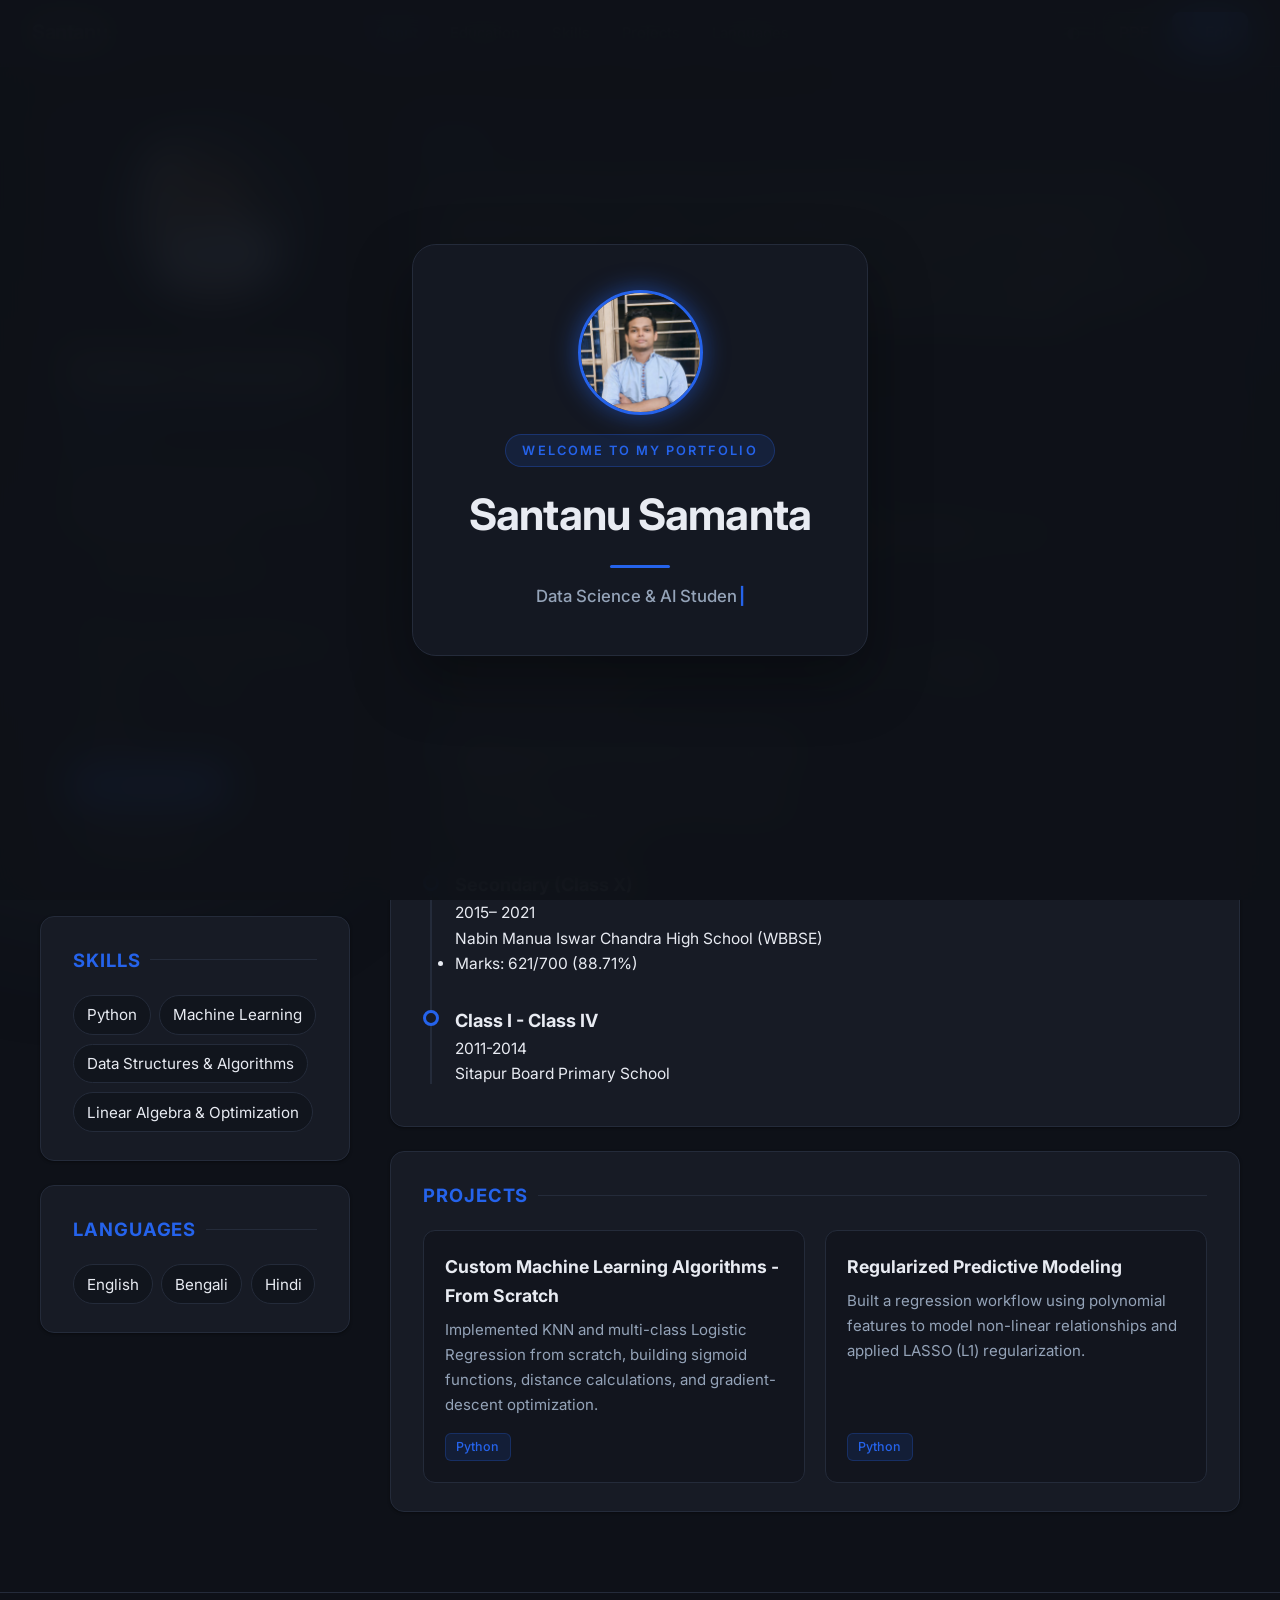
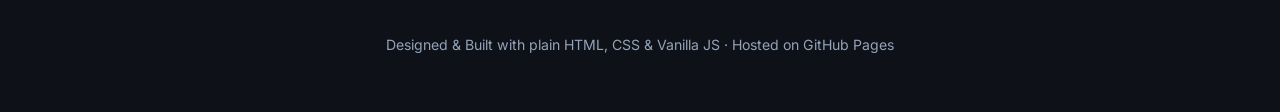
==== commit f06c8965: "Redesign front-end visitor UI with typewriter hero, timeline and modern cards" ====
--- a/index.html
+++ b/index.html
@@ -1,59 +1,99 @@
 <!doctype html>
 <html lang="en">
 <head>
-<meta charset="utf-8">
-<meta name="viewport" content="width=device-width, initial-scale=1">
-<title>My CV</title>
-<link rel="stylesheet" href="style.css">
+  <meta charset="utf-8">
+  <meta name="viewport" content="width=device-width, initial-scale=1">
+  <title>Santanu Samanta – CV & Portfolio</title>
+  
+  <!-- Typography: Inter font with system fallback -->
+  <link rel="preconnect" href="https://fonts.googleapis.com">
+  <link rel="preconnect" href="https://fonts.gstatic.com" crossorigin>
+  <link href="https://fonts.googleapis.com/css2?family=Inter:wght@400;500;600;700&display=swap" rel="stylesheet">
+  
+  <link rel="stylesheet" href="style.css">
 </head>
 <body>
-<!-- Professional Welcoming Splash Intro -->
-<div id="welcomeSplash" class="welcome-overlay no-print">
-  <div class="welcome-card">
-    <div class="welcome-avatar-wrapper">
-      <img id="welcomePhoto" src="" alt="Santanu Samanta" class="welcome-avatar">
+
+  <!-- Background Decorative Glowing Orbs -->
+  <div class="bg-glow-orb orb-1 no-print" aria-hidden="true"></div>
+  <div class="bg-glow-orb orb-2 no-print" aria-hidden="true"></div>
+
+  <!-- Professional Welcoming Splash Intro -->
+  <aside id="welcomeSplash" class="welcome-overlay no-print" aria-label="Welcome screen">
+    <div class="welcome-card">
+      <div class="welcome-avatar-wrapper">
+        <img id="welcomePhoto" src="" alt="Santanu Samanta" class="welcome-avatar">
+      </div>
+      <div class="welcome-badge">Welcome to my Portfolio</div>
+      <h1 class="welcome-name">Santanu Samanta</h1>
+      <div class="welcome-line" aria-hidden="true"></div>
+      <p class="welcome-sub">
+        <span id="welcomeTypewriter" class="typewriter-text">Data Science &amp; AI Student</span>
+        <span class="typewriter-cursor" aria-hidden="true">|</span>
+      </p>
     </div>
-    <div class="welcome-badge">Welcome to my Portfolio</div>
-    <h1 class="welcome-name">Santanu Samanta</h1>
-    <div class="welcome-line"></div>
-    <p class="welcome-sub">M.Sc. Data Science & AI Student</p>
+  </aside>
+
+  <!-- Sticky Top Navigation Bar -->
+  <header class="topbar no-print">
+    <div class="topbar-brand">
+      <a href="#top" class="brand-link">Santanu<span class="brand-dot">.</span></a>
+    </div>
+
+    <button id="btnMobileNav" class="mobile-nav-toggle" aria-label="Toggle navigation menu" aria-expanded="false">
+      <svg width="22" height="22" viewBox="0 0 24 24" fill="none" stroke="currentColor" stroke-width="2" stroke-linecap="round" stroke-linejoin="round">
+        <line x1="3" y1="12" x2="21" y2="12"></line>
+        <line x1="3" y1="6" x2="21" y2="6"></line>
+        <line x1="3" y1="18" x2="21" y2="18"></line>
+      </svg>
+    </button>
+
+    <nav id="nav" class="nav-links" aria-label="Primary navigation"></nav>
+
+    <div class="actions">
+      <button id="btnTheme" title="Toggle dark / light mode" aria-label="Toggle color theme">◐</button>
+      <button id="btnPrint" title="Print CV or save as PDF" aria-label="Print or save as PDF">PDF</button>
+      <button id="btnEdit" class="primary" title="Open CV Editor drawer">✎ Edit</button>
+    </div>
+  </header>
+
+  <!-- Main Renderable Container -->
+  <main id="cv" role="main"></main>
+
+  <!-- Footer -->
+  <footer class="site-footer no-print">
+    <p>Designed &amp; Built with plain HTML, CSS &amp; Vanilla JS · Hosted on GitHub Pages</p>
+  </footer>
+
+  <!-- Floating Back to Top Button -->
+  <button id="btnBackToTop" class="back-to-top no-print" aria-label="Back to top of page" title="Back to top">
+    <svg width="20" height="20" viewBox="0 0 24 24" fill="none" stroke="currentColor" stroke-width="2.5" stroke-linecap="round" stroke-linejoin="round">
+      <polyline points="18 15 12 9 6 15"></polyline>
+    </svg>
+  </button>
+
+  <!-- In-Browser Editor Drawer -->
+  <aside id="editor" class="no-print" hidden aria-label="CV Content Editor">
+    <div class="ed-head">
+      <strong>Edit CV</strong>
+      <button id="btnClose" aria-label="Close editor">✕</button>
+    </div>
+    <div class="ed-body" id="edBody"></div>
+    <div class="ed-foot">
+      <button id="btnExport" class="primary">⬇ Download data.json</button>
+      <button id="btnImport">⬆ Import</button>
+      <button id="btnReset" class="danger">Reset</button>
+      <input type="file" id="fileImport" accept="application/json" hidden>
+      <p class="hint">Changes auto-save in your browser. Download <code>data.json</code> and commit to your repo to publish for visitors.</p>
+    </div>
+  </aside>
+
+  <!-- Photo Full-View Lightbox Modal -->
+  <div id="photoModal" class="photo-lightbox" hidden role="dialog" aria-modal="true" aria-label="Profile photo full view">
+    <span class="lightbox-close" aria-label="Close photo preview">&times;</span>
+    <img id="lightboxImg" class="lightbox-content" alt="Santanu Samanta full view">
   </div>
-</div>
 
-<header class="topbar no-print">
-  <nav id="nav"></nav>
-  <div class="actions">
-    <button id="btnTheme" title="Toggle dark / light">◐</button>
-    <button id="btnPrint" title="Print or save as PDF">PDF</button>
-    <button id="btnEdit" class="primary">✎ Edit</button>
-  </div>
-</header>
-
-<main id="cv"></main>
-<footer class="no-print">Built with plain HTML/CSS/JS · hosted on GitHub Pages</footer>
-
-<!-- Editor drawer -->
-<aside id="editor" class="no-print" hidden>
-  <div class="ed-head">
-    <strong>Edit CV</strong>
-    <button id="btnClose">✕</button>
-  </div>
-  <div class="ed-body" id="edBody"></div>
-  <div class="ed-foot">
-    <button id="btnExport" class="primary">⬇ Download data.json</button>
-    <button id="btnImport">⬆ Import</button>
-    <button id="btnReset" class="danger">Reset</button>
-    <input type="file" id="fileImport" accept="application/json" hidden>
-    <p class="hint">Changes auto-save in this browser. To publish them for everyone, download <code>data.json</code>, put it in your repo and commit.</p>
-  </div>
-</aside>
-
-<!-- Photo Full-View Lightbox Modal -->
-<div id="photoModal" class="photo-lightbox" hidden>
-  <span class="lightbox-close">&times;</span>
-  <img id="lightboxImg" class="lightbox-content" alt="Full view">
-</div>
-
-<script src="app.js"></script>
+  <script src="app.js"></script>
 </body>
 </html>
--- a/style.css
+++ b/style.css
@@ -1,24 +1,35 @@
+/* ===== Design Tokens & CSS Variables ===== */
 :root {
   --accent: #2563eb;
   --link-color: #38bdf8;
   --bg: #f6f7fb;
-  --card: #fff;
+  --card: #ffffff;
   --text: #1b1f2a;
-  --muted: #667085;
-  --line: #e5e7ee;
+  --muted: #64748b;
+  --line: #e2e8f0;
   --radius: 14px;
+  --shadow-sm: 0 1px 3px rgba(0, 0, 0, 0.05);
+  --shadow-md: 0 4px 14px rgba(0, 0, 0, 0.07);
+  --shadow-lg: 0 12px 30px rgba(0, 0, 0, 0.1);
+  --transition: all 0.25s cubic-bezier(0.16, 1, 0.3, 1);
 }
 
 :root[data-theme="dark"] {
   --bg: #0e1118;
   --card: #171b25;
   --text: #e8ebf2;
-  --muted: #9aa3b5;
-  --line: #272d3b;
-}
-
+  --muted: #94a3b8;
+  --line: #242b3a;
+  --shadow-sm: 0 1px 3px rgba(0, 0, 0, 0.4);
+  --shadow-md: 0 6px 18px rgba(0, 0, 0, 0.5);
+  --shadow-lg: 0 14px 36px rgba(0, 0, 0, 0.65);
+}
+
+/* Base Reset & Typography */
 * {
   box-sizing: border-box;
+  margin: 0;
+  padding: 0;
 }
 
 html {
@@ -26,188 +37,368 @@
 }
 
 body {
-  margin: 0;
-  font: 16px/1.6 system-ui, -apple-system, Segoe UI, Roboto, sans-serif;
-  background: var(--bg);
+  font-family: 'Inter', system-ui, -apple-system, BlinkMacSystemFont, 'Segoe UI', Roboto, sans-serif;
+  font-size: 15.5px;
+  line-height: 1.65;
+  background-color: var(--bg);
   color: var(--text);
+  overflow-x: hidden;
+  position: relative;
+  min-height: 100vh;
+  transition: background-color 0.3s ease, color 0.3s ease;
 }
 
 a {
   color: var(--accent);
-}
-
+  text-decoration: none;
+  transition: var(--transition);
+}
+
+/* Background Ambient Glow Orbs */
+.bg-glow-orb {
+  position: fixed;
+  border-radius: 50%;
+  filter: blur(120px);
+  z-index: -1;
+  pointer-events: none;
+  opacity: 0.15;
+  transition: var(--transition);
+}
+
+.orb-1 {
+  width: 450px;
+  height: 450px;
+  background: var(--accent);
+  top: -100px;
+  right: -100px;
+}
+
+.orb-2 {
+  width: 500px;
+  height: 500px;
+  background: var(--link-color);
+  bottom: 50px;
+  left: -150px;
+}
+
+/* Button Component Styles */
 button {
   font: inherit;
   cursor: pointer;
   border: 1px solid var(--line);
   background: var(--card);
   color: var(--text);
-  padding: 0.4rem 0.8rem;
+  padding: 0.45rem 0.9rem;
   border-radius: 8px;
+  display: inline-flex;
+  align-items: center;
+  justify-content: center;
+  gap: 0.45rem;
+  font-weight: 500;
+  transition: var(--transition);
+  box-shadow: var(--shadow-sm);
 }
 
 button:hover {
   border-color: var(--accent);
+  color: var(--accent);
+  transform: translateY(-1px);
+}
+
+button:focus-visible {
+  outline: 2px solid var(--accent);
+  outline-offset: 2px;
 }
 
 button.primary {
   background: var(--accent);
   border-color: var(--accent);
-  color: #fff;
+  color: #ffffff;
+}
+
+button.primary:hover {
+  opacity: 0.92;
+  color: #ffffff;
+  box-shadow: 0 4px 12px color-mix(in srgb, var(--accent) 35%, transparent);
 }
 
 button.danger {
-  color: #d92d20;
-}
-
+  color: #ef4444;
+  border-color: color-mix(in srgb, #ef4444 30%, transparent);
+}
+
+button.danger:hover {
+  background: #ef4444;
+  color: #ffffff;
+  border-color: #ef4444;
+}
+
+/* ===== Sticky Top Navigation Bar ===== */
 .topbar {
   position: sticky;
   top: 0;
-  z-index: 10;
+  z-index: 100;
   display: flex;
   justify-content: space-between;
   align-items: center;
-  gap: 1rem;
-  padding: 0.6rem 1.2rem;
-  background: color-mix(in srgb, var(--card) 88%, transparent);
-  backdrop-filter: blur(8px);
+  padding: 0.75rem 2rem;
+  background: color-mix(in srgb, var(--card) 85%, transparent);
+  backdrop-filter: blur(12px);
+  -webkit-backdrop-filter: blur(12px);
   border-bottom: 1px solid var(--line);
-}
-
-#nav {
-  display: flex;
-  gap: 1rem;
-  overflow-x: auto;
-  white-space: nowrap;
-}
-
-#nav a {
-  text-decoration: none;
+  box-shadow: var(--shadow-sm);
+}
+
+.topbar-brand .brand-link {
+  font-size: 1.25rem;
+  font-weight: 700;
+  color: var(--text);
+  letter-spacing: -0.02em;
+}
+
+.brand-dot {
+  color: var(--accent);
+}
+
+.nav-links {
+  display: flex;
+  gap: 0.5rem;
+  align-items: center;
+}
+
+.nav-links a {
   color: var(--muted);
   font-size: 0.92rem;
-}
-
-#nav a:hover {
-  color: var(--accent);
+  font-weight: 500;
+  padding: 0.35rem 0.75rem;
+  border-radius: 6px;
+  position: relative;
+  transition: var(--transition);
+}
+
+.nav-links a:hover {
+  color: var(--accent);
+  background: color-mix(in srgb, var(--accent) 8%, transparent);
+}
+
+.nav-links a.active {
+  color: var(--accent);
+  background: color-mix(in srgb, var(--accent) 12%, transparent);
+  font-weight: 600;
 }
 
 .actions {
   display: flex;
-  gap: 0.4rem;
-}
-
-/* Dynamic widescreen container */
+  gap: 0.5rem;
+  align-items: center;
+}
+
+.mobile-nav-toggle {
+  display: none;
+  background: transparent;
+  border: none;
+  box-shadow: none;
+  padding: 0.4rem;
+  color: var(--text);
+}
+
+/* ===== Main Canvas Structure ===== */
 main {
   width: 100% !important;
-  max-width: none !important;
-  padding: 1.5rem 2.5rem 4rem !important;
-  margin: 0 !important;
+  max-width: 1400px !important;
+  margin: 0 auto !important;
+  padding: 2rem 2.5rem 5rem !important;
 }
 
 #cv {
   width: 100% !important;
 }
 
+/* Section Card Base */
 section {
   background: var(--card);
   border: 1px solid var(--line);
   border-radius: var(--radius);
-  padding: 1.5rem 1.7rem;
-  margin-top: 1.2rem;
-  animation: sectionEntrance 0.7s cubic-bezier(0.16, 1, 0.3, 1) both;
+  padding: 1.75rem 2rem;
+  margin-top: 1.5rem;
+  box-shadow: var(--shadow-sm);
+  transition: var(--transition);
+}
+
+section:hover {
+  box-shadow: var(--shadow-md);
+  border-color: color-mix(in srgb, var(--accent) 30%, var(--line));
 }
 
 section h2 {
-  margin: 0 0 1rem;
+  margin-bottom: 1.25rem;
   font-size: 1.15rem;
-  letter-spacing: 0.04em;
+  font-weight: 700;
+  letter-spacing: 0.05em;
   text-transform: uppercase;
   color: var(--accent);
-}
-
+  display: flex;
+  align-items: center;
+  gap: 0.6rem;
+}
+
+section h2::after {
+  content: "";
+  flex: 1;
+  height: 1px;
+  background: var(--line);
+}
+
+/* ===== Post-Splash Hero Card ===== */
 .hero {
   display: flex;
-  gap: 1.8rem;
+  gap: 2.2rem;
   align-items: center;
   flex-wrap: wrap;
   margin-top: 0;
+  position: relative;
+  overflow: hidden;
 }
 
 .hero img,
 .avatar {
-  width: 160px;
-  height: 160px;
+  width: 155px;
+  height: 155px;
   border-radius: 50%;
   object-fit: cover;
   border: 4px solid var(--accent);
   background: var(--line);
-}
-
-.hero img {
+  flex-shrink: 0;
   cursor: pointer;
-  transition: transform 0.2s ease, box-shadow 0.2s ease;
+  transition: transform 0.25s ease, box-shadow 0.25s ease;
 }
 
 .hero img:hover {
   transform: scale(1.03);
-  box-shadow: 0 0 15px color-mix(in srgb, var(--accent) 45%, transparent);
+  box-shadow: 0 0 25px color-mix(in srgb, var(--accent) 45%, transparent);
 }
 
 .avatar {
   display: grid;
   place-items: center;
-  font-size: 3rem;
+  font-size: 3.2rem;
   color: var(--muted);
 }
 
-/* Fit name on a single line */
-.hero h1,
-#cv .hero h1,
-.cv-sidebar .hero h1 {
-  margin: 0 !important;
-  font-size: clamp(1.2rem, 1.8vw, 1.55rem) !important;
-  line-height: 1.2 !important;
-  white-space: nowrap !important;
-  word-break: keep-all !important;
-  overflow: visible !important;
-  display: block !important;
-  width: 100% !important;
+.hero h1 {
+  font-size: clamp(1.6rem, 2.5vw, 2.2rem);
+  font-weight: 700;
+  color: var(--text);
+  letter-spacing: -0.02em;
+  line-height: 1.2;
 }
 
 .hero .title {
   color: var(--accent);
-  font-size: 1.15rem;
-  margin: 0.2rem 0 0.6rem;
+  font-size: 1.12rem;
+  font-weight: 600;
+  margin: 0.25rem 0 0.6rem;
 }
 
 .hero p {
-  margin: 0.3rem 0;
   color: var(--muted);
-}
-
+  max-width: 680px;
+}
+
+.hero-cta-group {
+  display: flex;
+  gap: 0.75rem;
+  margin-top: 1.2rem;
+  flex-wrap: wrap;
+}
+
+.hero-btn {
+  padding: 0.55rem 1.2rem;
+  border-radius: 8px;
+  font-size: 0.92rem;
+  font-weight: 600;
+  box-shadow: var(--shadow-sm);
+  display: inline-flex;
+  align-items: center;
+  gap: 0.4rem;
+}
+
+/* Chips & Tags */
 .chips {
   display: flex;
   flex-wrap: wrap;
-  gap: 0.5rem;
-  margin-top: 0.8rem;
+  gap: 0.55rem;
+  margin-top: 1rem;
 }
 
 .chip {
-  padding: 0.2rem 0.7rem;
+  padding: 0.3rem 0.85rem;
   border: 1px solid var(--line);
+  background: color-mix(in srgb, var(--bg) 60%, transparent);
   border-radius: 999px;
   font-size: 0.88rem;
   text-decoration: none;
   color: var(--text);
+  display: inline-flex;
+  align-items: center;
+  gap: 0.35rem;
+  transition: var(--transition);
 }
 
 a.chip:hover {
   border-color: var(--accent);
   color: var(--accent);
-}
-
+  transform: translateY(-2px);
+  box-shadow: var(--shadow-sm);
+}
+
+/* ===== Education Vertical Timeline ===== */
+.timeline-container {
+  position: relative;
+  padding-left: 2rem;
+  margin: 0.5rem 0;
+}
+
+.timeline-container::before {
+  content: "";
+  position: absolute;
+  top: 0.4rem;
+  bottom: 0.4rem;
+  left: 7px;
+  width: 2px;
+  background: var(--line);
+}
+
+.timeline-item {
+  position: relative;
+  padding-bottom: 1.8rem;
+}
+
+.timeline-item:last-child {
+  padding-bottom: 0.2rem;
+}
+
+.timeline-node {
+  position: absolute;
+  left: -2rem;
+  top: 0.3rem;
+  width: 16px;
+  height: 16px;
+  border-radius: 50%;
+  background: var(--card);
+  border: 3.5px solid var(--accent);
+  transition: var(--transition);
+}
+
+.timeline-item:hover .timeline-node {
+  background: var(--accent);
+  transform: scale(1.2);
+  box-shadow: 0 0 10px var(--accent);
+}
+
+/* Standard Item Cards */
 .item {
-  padding: 0.2rem 0 1rem;
+  padding: 0.2rem 0 1.25rem;
   margin-bottom: 1rem;
   border-bottom: 1px dashed var(--line);
 }
@@ -221,62 +412,116 @@
 .item .row {
   display: flex;
   justify-content: space-between;
+  align-items: baseline;
   gap: 1rem;
   flex-wrap: wrap;
 }
 
 .item h3 {
-  margin: 0;
-  font-size: 1.05rem;
+  font-size: 1.08rem;
+  font-weight: 600;
+  color: var(--text);
 }
 
 .item .sub {
   color: var(--muted);
+  font-size: 0.96rem;
+  margin-top: 0.15rem;
 }
 
 .item .when {
   color: var(--muted);
-  font-size: 0.9rem;
+  font-size: 0.88rem;
+  font-weight: 500;
+  padding: 0.15rem 0.55rem;
+  background: color-mix(in srgb, var(--bg) 80%, transparent);
+  border: 1px solid var(--line);
+  border-radius: 6px;
 }
 
 .item ul {
-  margin: 0.4rem 0 0;
-  padding-left: 1.2rem;
-}
-
+  margin: 0.6rem 0 0;
+  padding-left: 1.3rem;
+}
+
+.item li {
+  margin-bottom: 0.3rem;
+  color: var(--text);
+}
+
+/* Projects Cards Grid */
+.projects-grid {
+  display: grid;
+  grid-template-columns: repeat(auto-fit, minmax(320px, 1fr));
+  gap: 1.25rem;
+}
+
+.project-card {
+  background: color-mix(in srgb, var(--bg) 50%, transparent);
+  border: 1px solid var(--line);
+  border-radius: 12px;
+  padding: 1.3rem;
+  display: flex;
+  flex-direction: column;
+  justify-content: space-between;
+  transition: var(--transition);
+}
+
+.project-card:hover {
+  transform: translateY(-4px);
+  border-color: var(--accent);
+  box-shadow: var(--shadow-md);
+}
+
+.project-card h3 {
+  font-size: 1.1rem;
+  margin-bottom: 0.5rem;
+}
+
+.project-desc {
+  font-size: 0.94rem;
+  color: var(--muted);
+  margin-bottom: 1rem;
+  flex-grow: 1;
+}
+
+.tags {
+  display: flex;
+  flex-wrap: wrap;
+  gap: 0.4rem;
+}
+
+.tags span {
+  font-size: 0.78rem;
+  font-weight: 500;
+  background: color-mix(in srgb, var(--accent) 12%, transparent);
+  color: var(--accent);
+  padding: 0.15rem 0.65rem;
+  border-radius: 6px;
+  border: 1px solid color-mix(in srgb, var(--accent) 25%, transparent);
+}
+
+/* Skills Grid & Percentage Bars */
 .bar {
   height: 8px;
   background: var(--line);
   border-radius: 99px;
   overflow: hidden;
-  margin-top: 0.25rem;
+  margin-top: 0.35rem;
 }
 
 .bar i {
   display: block;
   height: 100%;
   background: var(--accent);
+  border-radius: 99px;
+  transition: width 0.8s ease-out;
 }
 
 .grid {
   display: grid;
-  grid-template-columns: repeat(auto-fit, minmax(220px, 1fr));
-  gap: 1rem 2rem;
-}
-
-.tags {
-  display: flex;
-  flex-wrap: wrap;
-  gap: 0.35rem;
-  margin-top: 0.4rem;
-}
-
-.tags span {
-  font-size: 0.78rem;
-  background: color-mix(in srgb, var(--accent) 14%, transparent);
-  color: var(--accent);
-  padding: 0.1rem 0.55rem;
-  border-radius: 6px;
+  grid-template-columns: repeat(auto-fit, minmax(230px, 1fr));
+  gap: 1.2rem 2rem;
 }
 
 .empty {
@@ -284,14 +529,7 @@
   font-style: italic;
 }
 
-footer {
-  text-align: center;
-  color: var(--muted);
-  font-size: 0.85rem;
-  padding: 2rem 1rem;
-}
-
-/* Custom Clickable Link & Project Title Styling */
+/* Custom Clickable Hyperlinks */
 .custom-link,
 a.custom-link,
 .item h3 a.custom-link {
@@ -310,8 +548,7 @@
 .item h3 a {
   color: var(--link-color, var(--accent)) !important;
   text-decoration: none;
-  border-bottom: 1.5px solid transparent;
-  transition: all 0.2s ease;
+  transition: var(--transition);
 }
 
 .item h3 a:hover {
@@ -319,33 +556,178 @@
   opacity: 0.85;
 }
 
-/* Link builder helper box inside editor */
-.link-helper-box {
-  margin-top: 0.4rem;
-  padding: 0.5rem 0.6rem;
-  background: rgba(128, 128, 128, 0.08);
-  border: 1px dashed var(--line);
-  border-radius: 8px;
-}
-
-.link-helper-box label {
-  font-size: 0.72rem;
-  margin: 0.2rem 0 0.1rem;
-}
-
-.link-helper-box input {
-  padding: 0.25rem 0.45rem;
-  font-size: 0.82rem;
-  margin-bottom: 0.3rem;
-}
-
-.link-helper-box button {
-  padding: 0.2rem 0.6rem;
+/* ===== Welcoming Splash Screen Overlay ===== */
+.welcome-overlay {
+  position: fixed;
+  inset: 0;
+  z-index: 9999;
+  background: color-mix(in srgb, var(--bg) 94%, transparent);
+  backdrop-filter: blur(20px);
+  -webkit-backdrop-filter: blur(20px);
+  display: flex;
+  justify-content: center;
+  align-items: center;
+  transition: opacity 0.7s cubic-bezier(0.16, 1, 0.3, 1),
+              transform 0.7s cubic-bezier(0.16, 1, 0.3, 1);
+}
+
+.welcome-overlay.hide-welcome {
+  opacity: 0;
+  transform: translateY(-20px) scale(0.98);
+  pointer-events: none;
+}
+
+.welcome-card {
+  text-align: center;
+  display: flex;
+  flex-direction: column;
+  align-items: center;
+  padding: 2.8rem 3.5rem;
+  background: color-mix(in srgb, var(--card) 85%, transparent);
+  border: 1px solid var(--line);
+  border-radius: 24px;
+  box-shadow: 0 25px 60px rgba(0, 0, 0, 0.35);
+  animation: welcomePop 0.8s cubic-bezier(0.16, 1, 0.3, 1) forwards;
+}
+
+.welcome-avatar-wrapper {
+  position: relative;
+  width: 125px;
+  height: 125px;
+  margin-bottom: 1.2rem;
+}
+
+.welcome-avatar {
+  width: 100%;
+  height: 100%;
+  border-radius: 50%;
+  object-fit: cover;
+  border: 3.5px solid var(--accent);
+  box-shadow: 0 0 25px color-mix(in srgb, var(--accent) 55%, transparent);
+  animation: avatarPulse 2s infinite ease-in-out;
+}
+
+.welcome-badge {
   font-size: 0.8rem;
-  margin-top: 0.2rem;
-}
-
-/* Editor Drawer */
+  letter-spacing: 0.16em;
+  text-transform: uppercase;
+  color: var(--accent);
+  background: color-mix(in srgb, var(--accent) 12%, transparent);
+  border: 1px solid color-mix(in srgb, var(--accent) 30%, transparent);
+  padding: 0.3rem 1rem;
+  border-radius: 999px;
+  margin-bottom: 0.8rem;
+  font-weight: 600;
+}
+
+.welcome-name {
+  font-size: clamp(1.8rem, 4vw, 2.7rem);
+  font-weight: 700;
+  color: var(--text);
+  letter-spacing: -0.02em;
+}
+
+.welcome-line {
+  width: 0;
+  height: 3px;
+  background: var(--accent);
+  border-radius: 99px;
+  margin: 0.9rem 0;
+  animation: lineExpand 0.7s 0.25s cubic-bezier(0.16, 1, 0.3, 1) forwards;
+}
+
+.welcome-sub {
+  color: var(--muted);
+  font-size: 1.05rem;
+  font-weight: 500;
+  display: flex;
+  align-items: center;
+  justify-content: center;
+  min-height: 1.6rem;
+}
+
+.typewriter-cursor {
+  color: var(--accent);
+  animation: blink 0.8s infinite;
+  margin-left: 2px;
+  font-weight: 700;
+}
+
+/* Floating Back To Top Button */
+.back-to-top {
+  position: fixed;
+  bottom: 2rem;
+  right: 2rem;
+  z-index: 90;
+  width: 44px;
+  height: 44px;
+  border-radius: 50%;
+  background: var(--card);
+  color: var(--accent);
+  border: 1px solid var(--line);
+  box-shadow: var(--shadow-lg);
+  opacity: 0;
+  visibility: hidden;
+  transform: translateY(10px);
+  transition: var(--transition);
+}
+
+.back-to-top.show {
+  opacity: 1;
+  visibility: visible;
+  transform: translateY(0);
+}
+
+.back-to-top:hover {
+  background: var(--accent);
+  color: #ffffff;
+  border-color: var(--accent);
+  transform: translateY(-3px);
+}
+
+/* Lightbox Modal */
+.photo-lightbox {
+  position: fixed;
+  z-index: 1000;
+  inset: 0;
+  background: rgba(0, 0, 0, 0.9);
+  backdrop-filter: blur(12px);
+  display: flex;
+  justify-content: center;
+  align-items: center;
+  animation: fadeIn 0.25s ease-out;
+}
+
+.photo-lightbox[hidden] {
+  display: none !important;
+}
+
+.lightbox-content {
+  max-width: 90vw;
+  max-height: 85vh;
+  object-fit: contain;
+  border-radius: 14px;
+  box-shadow: 0 10px 40px rgba(0, 0, 0, 0.65);
+  animation: zoomIn 0.25s cubic-bezier(0.16, 1, 0.3, 1);
+}
+
+.lightbox-close {
+  position: absolute;
+  top: 1.5rem;
+  right: 2rem;
+  color: #ffffff;
+  font-size: 2.4rem;
+  font-weight: 700;
+  cursor: pointer;
+  line-height: 1;
+  transition: opacity 0.2s;
+}
+
+.lightbox-close:hover {
+  opacity: 0.7;
+}
+
+/* In-Browser Editor Drawer Styles */
 #editor {
   position: fixed;
   top: 0;
@@ -354,10 +736,10 @@
   width: min(440px, 100%);
   background: var(--card);
   border-left: 1px solid var(--line);
-  z-index: 20;
+  z-index: 1001;
   display: flex;
   flex-direction: column;
-  box-shadow: -10px 0 30px #0003;
+  box-shadow: -10px 0 30px rgba(0, 0, 0, 0.3);
 }
 
 #editor[hidden] {
@@ -368,18 +750,18 @@
   display: flex;
   justify-content: space-between;
   align-items: center;
-  padding: 0.8rem 1rem;
+  padding: 0.85rem 1.25rem;
   border-bottom: 1px solid var(--line);
 }
 
 .ed-body {
   flex: 1;
   overflow: auto;
-  padding: 1rem;
+  padding: 1.25rem;
 }
 
 .ed-foot {
-  padding: 0.8rem 1rem;
+  padding: 1rem 1.25rem;
   border-top: 1px solid var(--line);
   display: flex;
   flex-wrap: wrap;
@@ -396,14 +778,15 @@
 details {
   border: 1px solid var(--line);
   border-radius: 10px;
-  margin-bottom: 0.7rem;
-  padding: 0.2rem 0.8rem;
+  margin-bottom: 0.75rem;
+  padding: 0.2rem 0.85rem;
+  background: color-mix(in srgb, var(--bg) 40%, transparent);
 }
 
 summary {
   cursor: pointer;
   font-weight: 600;
-  padding: 0.5rem 0;
+  padding: 0.55rem 0;
 }
 
 label {
@@ -417,10 +800,11 @@
 input[type="email"],
 input[type="url"],
 input[type="number"],
-textarea {
+textarea,
+select {
   width: 100%;
   font: inherit;
-  padding: 0.4rem 0.55rem;
+  padding: 0.45rem 0.65rem;
   border: 1px solid var(--line);
   border-radius: 8px;
   background: var(--bg);
@@ -435,21 +819,21 @@
 .card {
   border: 1px solid var(--line);
   border-radius: 10px;
-  padding: 0.2rem 0.7rem 0.7rem;
+  padding: 0.75rem;
   margin: 0.6rem 0;
-  background: var(--bg);
+  background: var(--card);
 }
 
 .card .tools {
   display: flex;
-  gap: 0.3rem;
+  gap: 0.35rem;
   justify-content: flex-end;
   margin-top: 0.5rem;
 }
 
 .card .tools button {
-  padding: 0.15rem 0.5rem;
-  font-size: 0.85rem;
+  padding: 0.2rem 0.55rem;
+  font-size: 0.82rem;
 }
 
 .photo-row {
@@ -471,231 +855,19 @@
   gap: 0.5rem;
   font-size: 0.9rem;
   color: var(--text);
-  margin: 0.2rem 0;
-}
-
-/* Fullscreen Photo Lightbox Modal */
-.photo-lightbox {
-  position: fixed;
-  z-index: 1000;
-  top: 0;
-  left: 0;
-  width: 100vw;
-  height: 100vh;
-  background: rgba(0, 0, 0, 0.88);
-  backdrop-filter: blur(10px);
-  display: flex;
-  justify-content: center;
-  align-items: center;
-  animation: fadeIn 0.25s ease-out;
-}
-
-.photo-lightbox[hidden] {
-  display: none !important;
-}
-
-.lightbox-content {
-  max-width: 90vw;
-  max-height: 85vh;
-  object-fit: contain;
-  border-radius: 12px;
-  box-shadow: 0 10px 40px rgba(0, 0, 0, 0.6);
-  animation: zoomDp 0.25s cubic-bezier(0.175, 0.885, 0.32, 1.275);
-}
-
-.lightbox-close {
-  position: absolute;
-  top: 1.5rem;
-  right: 2rem;
-  color: #fff;
-  font-size: 2.2rem;
-  font-weight: bold;
-  cursor: pointer;
-  line-height: 1;
-  transition: opacity 0.2s;
-  user-select: none;
-}
-
-.lightbox-close:hover {
-  opacity: 0.7;
-}
-
-/* ===== Professional Welcoming Hero Splash Overlay ===== */
-.welcome-overlay {
-  position: fixed;
-  inset: 0;
-  z-index: 9999;
-  background: color-mix(in srgb, var(--bg) 92%, transparent);
-  backdrop-filter: blur(16px);
-  -webkit-backdrop-filter: blur(16px);
-  display: flex;
-  justify-content: center;
-  align-items: center;
-  transition: opacity 0.7s cubic-bezier(0.16, 1, 0.3, 1),
-              transform 0.7s cubic-bezier(0.16, 1, 0.3, 1);
-}
-
-.welcome-overlay.hide-welcome {
-  opacity: 0;
-  transform: translateY(-24px) scale(0.98);
-  pointer-events: none;
-}
-
-.welcome-card {
+  margin: 0.25rem 0;
+}
+
+/* Site Footer */
+.site-footer {
   text-align: center;
-  display: flex;
-  flex-direction: column;
-  align-items: center;
-  padding: 2.5rem 3rem;
-  background: color-mix(in srgb, var(--card) 85%, transparent);
-  border: 1px solid var(--line);
-  border-radius: 24px;
-  box-shadow: 0 20px 50px rgba(0, 0, 0, 0.35);
-  animation: welcomeCardPop 0.8s cubic-bezier(0.16, 1, 0.3, 1) forwards;
-}
-
-.welcome-avatar-wrapper {
-  position: relative;
-  width: 130px;
-  height: 130px;
-  margin-bottom: 1.2rem;
-}
-
-.welcome-avatar {
-  width: 100%;
-  height: 100%;
-  border-radius: 50%;
-  object-fit: cover;
-  border: 3.5px solid var(--accent);
-  box-shadow: 0 0 25px color-mix(in srgb, var(--accent) 55%, transparent);
-  animation: avatarPulse 2s infinite ease-in-out;
-}
-
-.welcome-badge {
-  font-size: 0.8rem;
-  letter-spacing: 0.15em;
-  text-transform: uppercase;
-  color: var(--accent);
-  background: color-mix(in srgb, var(--accent) 12%, transparent);
-  border: 1px solid color-mix(in srgb, var(--accent) 30%, transparent);
-  padding: 0.3rem 1rem;
-  border-radius: 999px;
-  margin-bottom: 0.7rem;
-  font-weight: 600;
-}
-
-.welcome-name {
-  font-size: clamp(1.8rem, 3.5vw, 2.5rem);
-  font-weight: 700;
-  color: var(--text);
-  margin: 0;
-  letter-spacing: -0.02em;
-}
-
-.welcome-line {
-  width: 0;
-  height: 3px;
-  background: var(--accent);
-  border-radius: 99px;
-  margin: 0.8rem 0;
-  animation: lineExpand 0.7s 0.2s cubic-bezier(0.16, 1, 0.3, 1) forwards;
-}
-
-.welcome-sub {
+  padding: 2.5rem 1rem 3.5rem;
   color: var(--muted);
-  font-size: 1rem;
-  margin: 0;
-  letter-spacing: 0.02em;
-}
-
-/* Animations */
-@keyframes welcomeCardPop {
-  0% {
-    opacity: 0;
-    transform: scale(0.9) translateY(20px);
-  }
-  100% {
-    opacity: 1;
-    transform: scale(1) translateY(0);
-  }
-}
-
-@keyframes avatarPulse {
-  0%, 100% {
-    box-shadow: 0 0 20px color-mix(in srgb, var(--accent) 45%, transparent);
-  }
-  50% {
-    box-shadow: 0 0 35px color-mix(in srgb, var(--accent) 75%, transparent);
-  }
-}
-
-@keyframes lineExpand {
-  0% { width: 0; }
-  100% { width: 56px; }
-}
-
-@keyframes zoomDp {
-  from {
-    transform: scale(0.65);
-    opacity: 0;
-  }
-  to {
-    transform: scale(1);
-    opacity: 1;
-  }
-}
-
-@keyframes fadeIn {
-  from { opacity: 0; }
-  to { opacity: 1; }
-}
-
-@keyframes sectionEntrance {
-  0% {
-    opacity: 0;
-    transform: translateY(18px);
-  }
-  100% {
-    opacity: 1;
-    transform: translateY(0);
-  }
-}
-
-/* Fluid Responsive & Print Media Queries */
-@media print {
-  .no-print {
-    display: none !important;
-  }
-  body {
-    background: #fff;
-    color: #000;
-  }
-  section {
-    border: 0;
-    box-shadow: none;
-    padding: 0.6rem 0;
-    break-inside: avoid;
-  }
-  :root {
-    --card: #fff;
-    --text: #000;
-    --muted: #444;
-  }
-}
-
-@media (max-width: 600px) {
-  .hero {
-    justify-content: center;
-    text-align: center;
-  }
-  .chips {
-    justify-content: center;
-  }
-  .welcome-card {
-    padding: 2rem 1.5rem;
-  }
-}
-
+  font-size: 0.88rem;
+  border-top: 1px solid var(--line);
+}
+
+/* ===== Fluid Two-Column Layouts ===== */
 @media (min-width: 820px) {
   #cv.layout-2col {
     display: flex !important;
@@ -709,42 +881,37 @@
   }
 
   #cv.layout-2col .cv-sidebar {
-    flex: 0 0 290px !important;
-    min-width: 280px !important;
-    max-width: 340px !important;
+    flex: 0 0 310px !important;
+    min-width: 290px !important;
+    max-width: 350px !important;
     display: flex !important;
     flex-direction: column !important;
-    gap: 1.2rem !important;
+    gap: 1.5rem !important;
     position: sticky !important;
-    top: 4.5rem !important;
+    top: 5rem !important;
   }
 
   #cv.layout-2col .cv-sidebar .hero {
     flex-direction: column !important;
     align-items: flex-start !important;
     text-align: left !important;
-    padding: 1.5rem !important;
+    padding: 1.75rem !important;
   }
 
   #cv.layout-2col .cv-sidebar .hero img,
   #cv.layout-2col .cv-sidebar .hero .avatar {
-    width: 200px !important;
-    height: 200px !important;
+    width: 175px !important;
+    height: 175px !important;
     margin: 0 auto 0.8rem auto !important;
-  }
-
-  #cv.layout-2col .cv-sidebar .hero h1 {
-    font-size: 1.65rem !important;
-    white-space: nowrap !important;
   }
 
   #cv.layout-2col .cv-main {
     flex: 1 1 auto !important;
-    width: calc(100% - 320px) !important;
+    width: calc(100% - 340px) !important;
     min-width: 0 !important;
     display: flex !important;
     flex-direction: column !important;
-    gap: 1.2rem !important;
+    gap: 1.5rem !important;
   }
 
   #cv.layout-2col .cv-main section,
@@ -752,4 +919,150 @@
     margin-top: 0 !important;
     width: 100% !important;
   }
+}
+
+/* ===== Keyframes & Animations ===== */
+@keyframes welcomePop {
+  0% {
+    opacity: 0;
+    transform: scale(0.9) translateY(20px);
+  }
+  100% {
+    opacity: 1;
+    transform: scale(1) translateY(0);
+  }
+}
+
+@keyframes avatarPulse {
+  0%, 100% {
+    box-shadow: 0 0 20px color-mix(in srgb, var(--accent) 40%, transparent);
+  }
+  50% {
+    box-shadow: 0 0 35px color-mix(in srgb, var(--accent) 70%, transparent);
+  }
+}
+
+@keyframes lineExpand {
+  0% { width: 0; }
+  100% { width: 60px; }
+}
+
+@keyframes zoomIn {
+  from {
+    transform: scale(0.7);
+    opacity: 0;
+  }
+  to {
+    transform: scale(1);
+    opacity: 1;
+  }
+}
+
+@keyframes fadeIn {
+  from { opacity: 0; }
+  to { opacity: 1; }
+}
+
+@keyframes blink {
+  0%, 100% { opacity: 1; }
+  50% { opacity: 0; }
+}
+
+/* Accessibility: Reduced Motion */
+@media (prefers-reduced-motion: reduce) {
+  *, ::before, ::after {
+    animation-duration: 0.01ms !important;
+    animation-iteration-count: 1 !important;
+    transition-duration: 0.01ms !important;
+    scroll-behavior: auto !important;
+  }
+  .welcome-overlay {
+    display: none !important;
+  }
+}
+
+/* Mobile Media Queries */
+@media (max-width: 768px) {
+  .topbar {
+    padding: 0.65rem 1.25rem;
+  }
+  .mobile-nav-toggle {
+    display: flex;
+  }
+  .nav-links {
+    position: fixed;
+    top: 57px;
+    left: 0;
+    right: 0;
+    background: var(--card);
+    border-bottom: 1px solid var(--line);
+    flex-direction: column;
+    padding: 1rem 1.5rem;
+    gap: 0.6rem;
+    box-shadow: var(--shadow-lg);
+    display: none;
+  }
+  .nav-links.open {
+    display: flex;
+  }
+  main {
+    padding: 1.5rem 1.25rem 4rem !important;
+  }
+  .hero {
+    text-align: center;
+    justify-content: center;
+  }
+  .hero-cta-group,
+  .chips {
+    justify-content: center;
+  }
+  .welcome-card {
+    padding: 2.2rem 1.5rem;
+  }
+}
+
+/* Print Stylesheet */
+@media print {
+  .no-print,
+  .welcome-overlay,
+  .topbar,
+  .back-to-top,
+  .bg-glow-orb {
+    display: none !important;
+  }
+  body {
+    background: #ffffff !important;
+    color: #000000 !important;
+    font-size: 11pt;
+  }
+  main {
+    padding: 0 !important;
+    max-width: 100% !important;
+  }
+  #cv.layout-2col {
+    display: block !important;
+  }
+  #cv.layout-2col .cv-sidebar,
+  #cv.layout-2col .cv-main {
+    width: 100% !important;
+    position: static !important;
+  }
+  section {
+    border: none !important;
+    box-shadow: none !important;
+    padding: 0.75rem 0 !important;
+    break-inside: avoid;
+    background: transparent !important;
+  }
+  .timeline-container::before {
+    background: #cbd5e1 !important;
+  }
+  .timeline-node {
+    border-color: #000000 !important;
+    background: #ffffff !important;
+  }
+  a {
+    color: #000000 !important;
+    text-decoration: underline !important;
+  }
 }
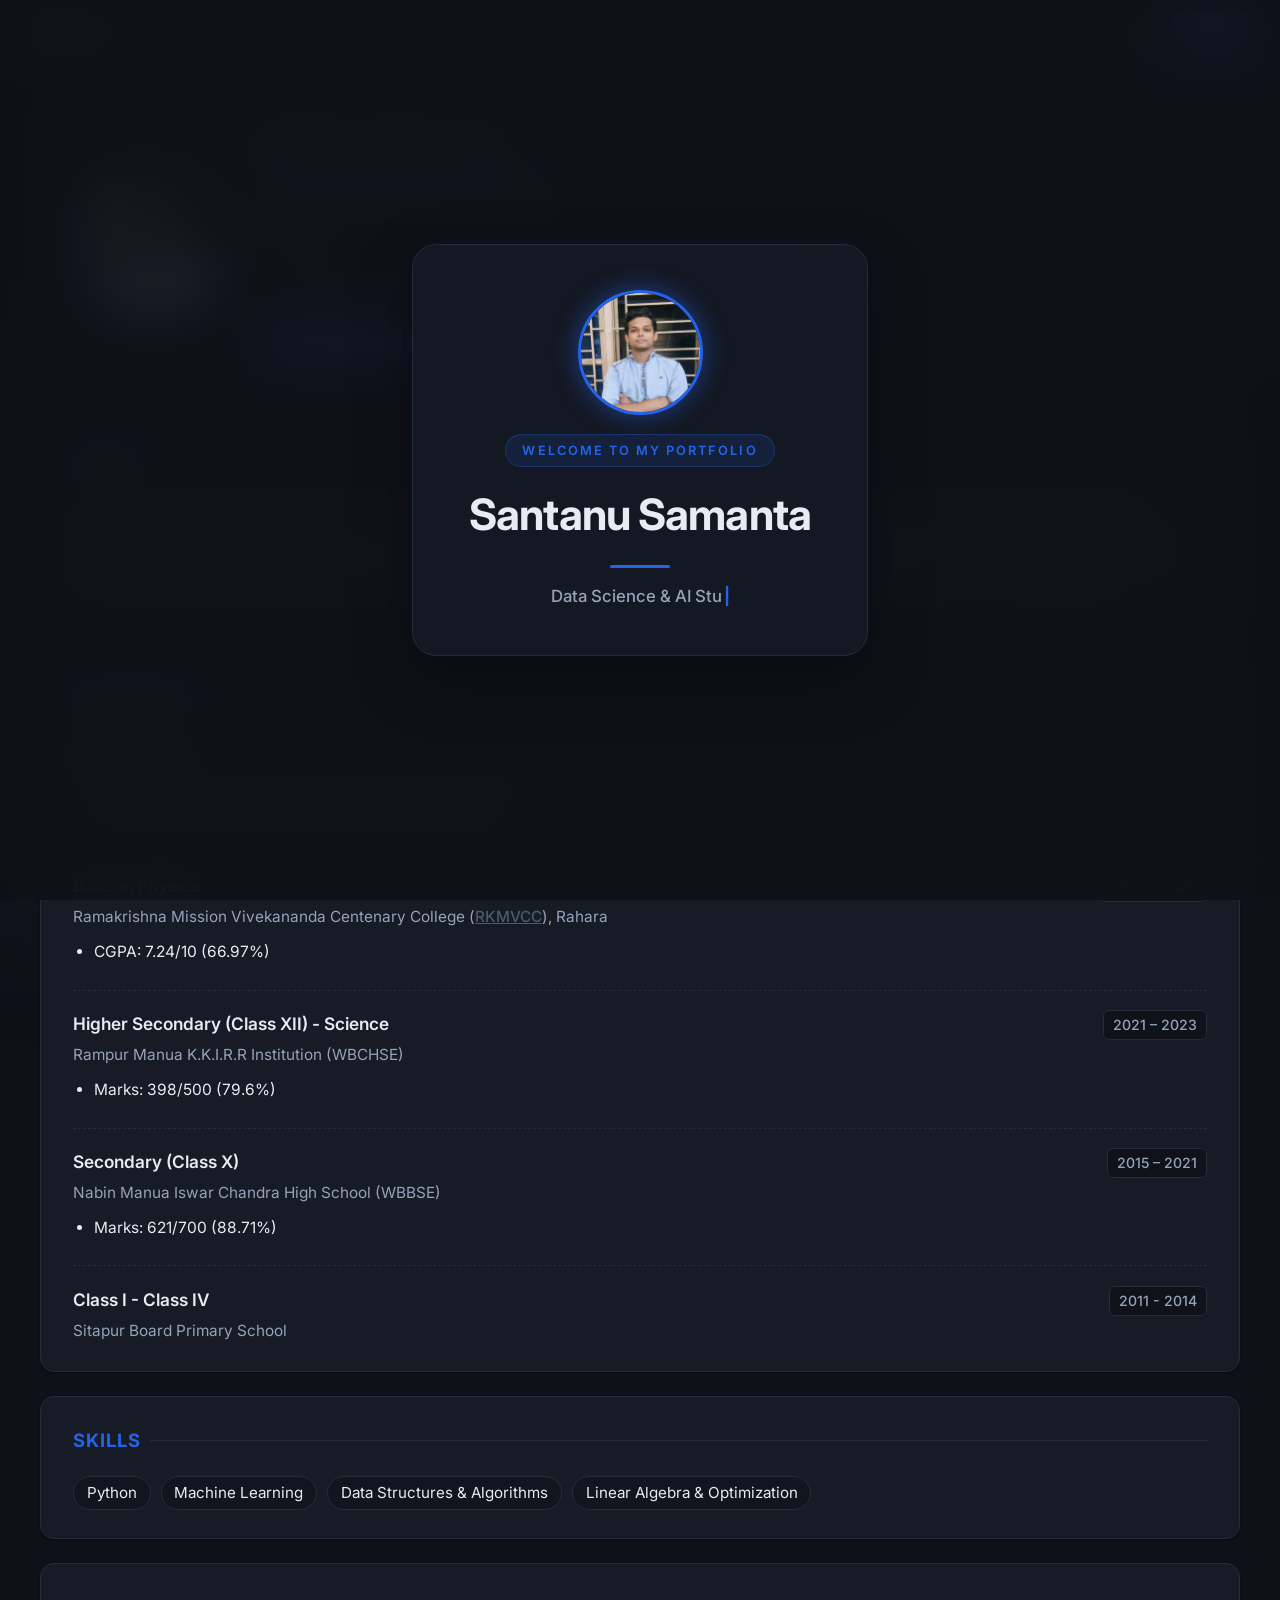
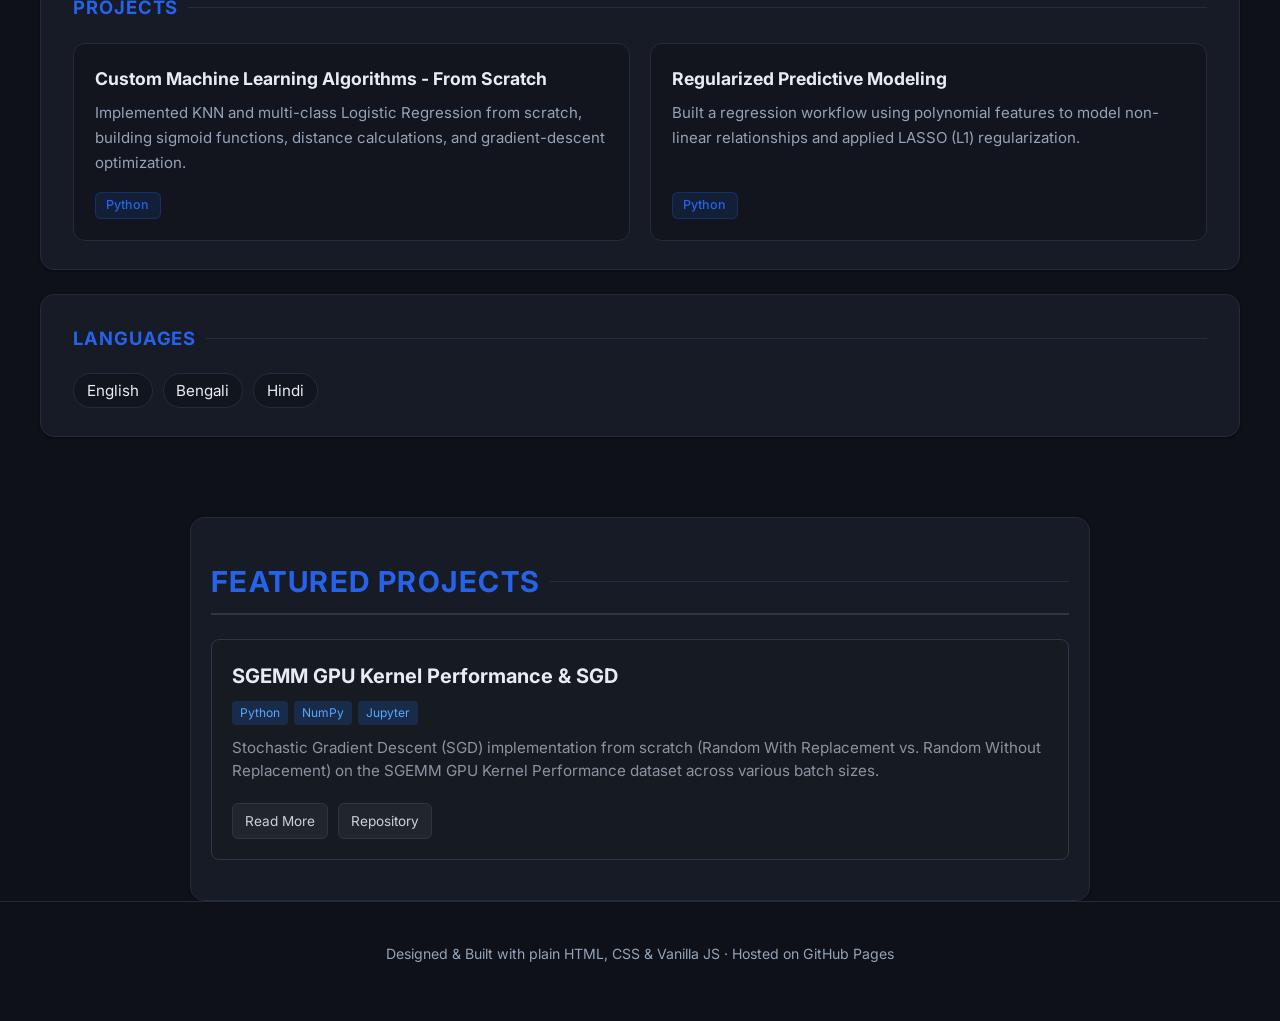
==== commit 88f34361: "Add SGEMM project detail page and portfolio card" ====
--- a/index.html
+++ b/index.html
@@ -60,6 +60,36 @@
   <!-- Main Renderable Container -->
   <main id="cv" role="main"></main>
 
+  <!-- Featured Projects Section / Custom Project Showcase Integration -->
+  <section class="container section-projects no-print" style="padding: 40px 20px; max-width: 900px; margin: 0 auto;">
+    <h2 style="font-size: 1.8rem; margin-bottom: 24px; border-bottom: 2px solid var(--border-color, #30363d); padding-bottom: 8px;">Featured Projects</h2>
+    
+    <div class="projects-grid" style="display: grid; grid-template-columns: repeat(auto-fit, minmax(280px, 1fr)); gap: 20px;">
+      
+      <!-- SGEMM GPU Kernel Performance & SGD Project Card -->
+      <div class="project-card" style="background: var(--card-bg, #161b22); border: 1px solid var(--border-color, #30363d); border-radius: 8px; padding: 20px; display: flex; flex-direction: column; justify-content: space-between;">
+        <div>
+          <div class="project-header" style="margin-bottom: 12px;">
+            <h3 style="font-size: 1.25rem; margin-bottom: 8px;">SGEMM GPU Kernel Performance &amp; SGD</h3>
+            <div style="display: flex; gap: 6px; flex-wrap: wrap;">
+              <span class="tech-tag" style="background: #1f6feb33; color: #58a6ff; font-size: 0.75rem; padding: 2px 8px; border-radius: 4px;">Python</span>
+              <span class="tech-tag" style="background: #1f6feb33; color: #58a6ff; font-size: 0.75rem; padding: 2px 8px; border-radius: 4px;">NumPy</span>
+              <span class="tech-tag" style="background: #1f6feb33; color: #58a6ff; font-size: 0.75rem; padding: 2px 8px; border-radius: 4px;">Jupyter</span>
+            </div>
+          </div>
+          <p style="color: var(--text-secondary, #8b949e); font-size: 0.95rem; line-height: 1.5; margin-bottom: 20px;">
+            Stochastic Gradient Descent (SGD) implementation from scratch (Random With Replacement vs. Random Without Replacement) on the SGEMM GPU Kernel Performance dataset across various batch sizes.
+          </p>
+        </div>
+        <div class="project-links" style="display: flex; gap: 10px;">
+          <a href="sgemm.html" class="btn-details" style="background: var(--btn-bg, #21262d); color: var(--text-main, #c9d1d9); padding: 6px 12px; border-radius: 6px; font-size: 0.85rem; text-decoration: none; border: 1px solid var(--border-color, #30363d);">Read More</a>
+          <a href="https://github.com/santanusamantads/SGEMM-GPU-Kernel-Performance-SGD" target="_blank" class="btn-github" style="background: var(--btn-bg, #21262d); color: var(--text-main, #c9d1d9); padding: 6px 12px; border-radius: 6px; font-size: 0.85rem; text-decoration: none; border: 1px solid var(--border-color, #30363d);">Repository</a>
+        </div>
+      </div>
+
+    </div>
+  </section>
+
   <!-- Footer -->
   <footer class="site-footer no-print">
     <p>Designed &amp; Built with plain HTML, CSS &amp; Vanilla JS · Hosted on GitHub Pages</p>
--- a/style.css
+++ b/style.css
@@ -252,23 +252,33 @@
 /* ===== Post-Splash Hero Card ===== */
 .hero {
   display: flex;
-  gap: 2.2rem;
+  gap: 2rem;
   align-items: center;
   flex-wrap: wrap;
   margin-top: 0;
   position: relative;
   overflow: hidden;
+  box-sizing: border-box;
+}
+
+.hero > div {
+  flex: 1 1 260px;
+  min-width: 0 !important;
+  max-width: 100% !important;
+  box-sizing: border-box;
 }
 
 .hero img,
 .avatar {
-  width: 155px;
-  height: 155px;
+  width: 160px;
+  height: 160px;
   border-radius: 50%;
   object-fit: cover;
   border: 4px solid var(--accent);
   background: var(--line);
   flex-shrink: 0;
+  display: block;
+  margin: 0 auto;
   cursor: pointer;
   transition: transform 0.25s ease, box-shadow 0.25s ease;
 }
@@ -286,16 +296,17 @@
 }
 
 .hero h1 {
-  font-size: clamp(1.6rem, 2.5vw, 2.2rem);
+  font-size: clamp(1.45rem, 2.2vw, 2rem);
   font-weight: 700;
   color: var(--text);
   letter-spacing: -0.02em;
-  line-height: 1.2;
+  line-height: 1.25;
+  white-space: nowrap;
 }
 
 .hero .title {
   color: var(--accent);
-  font-size: 1.12rem;
+  font-size: 1.08rem;
   font-weight: 600;
   margin: 0.25rem 0 0.6rem;
 }
@@ -303,46 +314,63 @@
 .hero p {
   color: var(--muted);
   max-width: 680px;
+  font-size: 0.94rem;
 }
 
 .hero-cta-group {
   display: flex;
-  gap: 0.75rem;
+  gap: 0.65rem;
   margin-top: 1.2rem;
   flex-wrap: wrap;
+  width: 100%;
 }
 
 .hero-btn {
-  padding: 0.55rem 1.2rem;
+  padding: 0.55rem 1.1rem;
   border-radius: 8px;
-  font-size: 0.92rem;
+  font-size: 0.9rem;
   font-weight: 600;
   box-shadow: var(--shadow-sm);
   display: inline-flex;
   align-items: center;
+  justify-content: center;
   gap: 0.4rem;
+  box-sizing: border-box;
+  max-width: 100%;
 }
 
 /* Chips & Tags */
 .chips {
   display: flex;
   flex-wrap: wrap;
-  gap: 0.55rem;
+  gap: 10px;
   margin-top: 1rem;
+  width: 100%;
+  box-sizing: border-box;
 }
 
 .chip {
-  padding: 0.3rem 0.85rem;
+  padding: 0.35rem 0.75rem;
   border: 1px solid var(--line);
   background: color-mix(in srgb, var(--bg) 60%, transparent);
   border-radius: 999px;
-  font-size: 0.88rem;
+  font-size: 0.84rem;
+  line-height: 1.3;
   text-decoration: none;
   color: var(--text);
   display: inline-flex;
   align-items: center;
   gap: 0.35rem;
+  max-width: 100%;
+  box-sizing: border-box;
+  overflow-wrap: anywhere;
   transition: var(--transition);
+}
+
+/* Ensure email pill stays on one line with icon and fits ".com" */
+a.chip[href^="mailto:"] {
+  font-size: 0.79rem;
+  word-break: break-all;
 }
 
 a.chip:hover {
@@ -350,50 +378,6 @@
   color: var(--accent);
   transform: translateY(-2px);
   box-shadow: var(--shadow-sm);
-}
-
-/* ===== Education Vertical Timeline ===== */
-.timeline-container {
-  position: relative;
-  padding-left: 2rem;
-  margin: 0.5rem 0;
-}
-
-.timeline-container::before {
-  content: "";
-  position: absolute;
-  top: 0.4rem;
-  bottom: 0.4rem;
-  left: 7px;
-  width: 2px;
-  background: var(--line);
-}
-
-.timeline-item {
-  position: relative;
-  padding-bottom: 1.8rem;
-}
-
-.timeline-item:last-child {
-  padding-bottom: 0.2rem;
-}
-
-.timeline-node {
-  position: absolute;
-  left: -2rem;
-  top: 0.3rem;
-  width: 16px;
-  height: 16px;
-  border-radius: 50%;
-  background: var(--card);
-  border: 3.5px solid var(--accent);
-  transition: var(--transition);
-}
-
-.timeline-item:hover .timeline-node {
-  background: var(--accent);
-  transform: scale(1.2);
-  box-shadow: 0 0 10px var(--accent);
 }
 
 /* Standard Item Cards */
@@ -867,11 +851,11 @@
   border-top: 1px solid var(--line);
 }
 
-/* ===== Fluid Two-Column Layouts ===== */
+/* ===== Fluid Two-Column Layouts & Fixed Left Sidebar ===== */
 @media (min-width: 820px) {
   #cv.layout-2col {
     display: flex !important;
-    gap: 2.5rem !important;
+    gap: 2.2rem !important;
     align-items: flex-start !important;
     width: 100% !important;
   }
@@ -881,33 +865,112 @@
   }
 
   #cv.layout-2col .cv-sidebar {
-    flex: 0 0 310px !important;
-    min-width: 290px !important;
-    max-width: 350px !important;
+    flex: 0 0 340px !important;
+    min-width: 320px !important;
+    max-width: 360px !important;
     display: flex !important;
     flex-direction: column !important;
     gap: 1.5rem !important;
     position: sticky !important;
     top: 5rem !important;
-  }
-
+    max-height: calc(100vh - 6.5rem) !important;
+    overflow-y: auto !important;
+    overflow-x: hidden !important;
+    padding-right: 0.35rem !important;
+    box-sizing: border-box !important;
+    scrollbar-width: thin;
+    scrollbar-color: var(--line) transparent;
+  }
+
+  #cv.layout-2col .cv-sidebar::-webkit-scrollbar {
+    width: 6px;
+  }
+
+  #cv.layout-2col .cv-sidebar::-webkit-scrollbar-track {
+    background: transparent;
+  }
+
+  #cv.layout-2col .cv-sidebar::-webkit-scrollbar-thumb {
+    background-color: var(--line);
+    border-radius: 99px;
+  }
+
+  #cv.layout-2col .cv-sidebar::-webkit-scrollbar-thumb:hover {
+    background-color: var(--accent);
+  }
+
+  /* Left Sidebar Hero Card */
   #cv.layout-2col .cv-sidebar .hero {
+    display: flex !important;
     flex-direction: column !important;
-    align-items: flex-start !important;
+    align-items: center !important;
     text-align: left !important;
-    padding: 1.75rem !important;
-  }
-
+    padding: 1.5rem 1.35rem !important;
+    width: 100% !important;
+    box-sizing: border-box !important;
+    flex-shrink: 0 !important;
+  }
+
+  /* Inner wrapper inside Hero must span full width of sidebar */
+  #cv.layout-2col .cv-sidebar .hero > div {
+    width: 100% !important;
+    min-width: 0 !important;
+    max-width: 100% !important;
+    flex: 1 1 auto !important;
+    box-sizing: border-box !important;
+  }
+
+  /* 2. Centered circular profile photo */
   #cv.layout-2col .cv-sidebar .hero img,
   #cv.layout-2col .cv-sidebar .hero .avatar {
-    width: 175px !important;
-    height: 175px !important;
-    margin: 0 auto 0.8rem auto !important;
+    width: 170px !important;
+    height: 170px !important;
+    display: block !important;
+    margin: 0 auto 0.75rem auto !important;
+    align-self: center !important;
+    border-radius: 50% !important;
+    object-fit: cover !important;
+  }
+
+  /* 1. Single-line name in desktop sidebar */
+  #cv.layout-2col .cv-sidebar .hero h1 {
+    font-size: clamp(1.35rem, 1.8vw, 1.7rem) !important;
+    white-space: nowrap !important;
+    overflow: hidden !important;
+    text-overflow: ellipsis !important;
+    width: 100% !important;
+    display: block !important;
+  }
+
+  /* 3. Chips & Email fitting neatly inside sidebar */
+  #cv.layout-2col .cv-sidebar .chips {
+    display: flex !important;
+    flex-wrap: wrap !important;
+    gap: 10px !important;
+    width: 100% !important;
+    box-sizing: border-box !important;
+  }
+
+  #cv.layout-2col .cv-sidebar .chip {
+    max-width: 100% !important;
+    box-sizing: border-box !important;
+  }
+
+  #cv.layout-2col .cv-sidebar .hero-cta-group {
+    display: flex !important;
+    flex-wrap: wrap !important;
+    gap: 10px !important;
+    width: 100% !important;
+  }
+
+  #cv.layout-2col .cv-sidebar .hero-btn {
+    flex: 1 1 auto !important;
+    justify-content: center !important;
   }
 
   #cv.layout-2col .cv-main {
     flex: 1 1 auto !important;
-    width: calc(100% - 340px) !important;
+    width: calc(100% - 365px) !important;
     min-width: 0 !important;
     display: flex !important;
     flex-direction: column !important;
@@ -918,6 +981,7 @@
   #cv.layout-2col .cv-sidebar section {
     margin-top: 0 !important;
     width: 100% !important;
+    flex-shrink: 0 !important;
   }
 }
 
@@ -982,7 +1046,7 @@
 }
 
 /* Mobile Media Queries */
-@media (max-width: 768px) {
+@media (max-width: 819px) {
   .topbar {
     padding: 0.65rem 1.25rem;
   }
@@ -1006,18 +1070,38 @@
     display: flex;
   }
   main {
-    padding: 1.5rem 1.25rem 4rem !important;
+    padding: 1.25rem 1rem 4rem !important;
   }
   .hero {
-    text-align: center;
-    justify-content: center;
+    flex-direction: column !important;
+    align-items: center !important;
+    text-align: center !important;
+    padding: 1.5rem 1.2rem !important;
+  }
+  .hero > div {
+    width: 100% !important;
+    min-width: 0 !important;
+  }
+  .hero img,
+  .hero .avatar {
+    margin: 0 auto 0.5rem auto !important;
+  }
+  .hero h1 {
+    font-size: clamp(1.4rem, 5.5vw, 1.85rem) !important;
+    white-space: nowrap !important;
   }
   .hero-cta-group,
   .chips {
-    justify-content: center;
+    justify-content: center !important;
   }
   .welcome-card {
     padding: 2.2rem 1.5rem;
+  }
+}
+
+@media (max-width: 360px) {
+  .hero h1 {
+    white-space: normal !important;
   }
 }
 
@@ -1046,6 +1130,8 @@
   #cv.layout-2col .cv-main {
     width: 100% !important;
     position: static !important;
+    max-height: none !important;
+    overflow: visible !important;
   }
   section {
     border: none !important;
@@ -1054,15 +1140,8 @@
     break-inside: avoid;
     background: transparent !important;
   }
-  .timeline-container::before {
-    background: #cbd5e1 !important;
-  }
-  .timeline-node {
-    border-color: #000000 !important;
-    background: #ffffff !important;
-  }
   a {
     color: #000000 !important;
     text-decoration: underline !important;
   }
-}+}
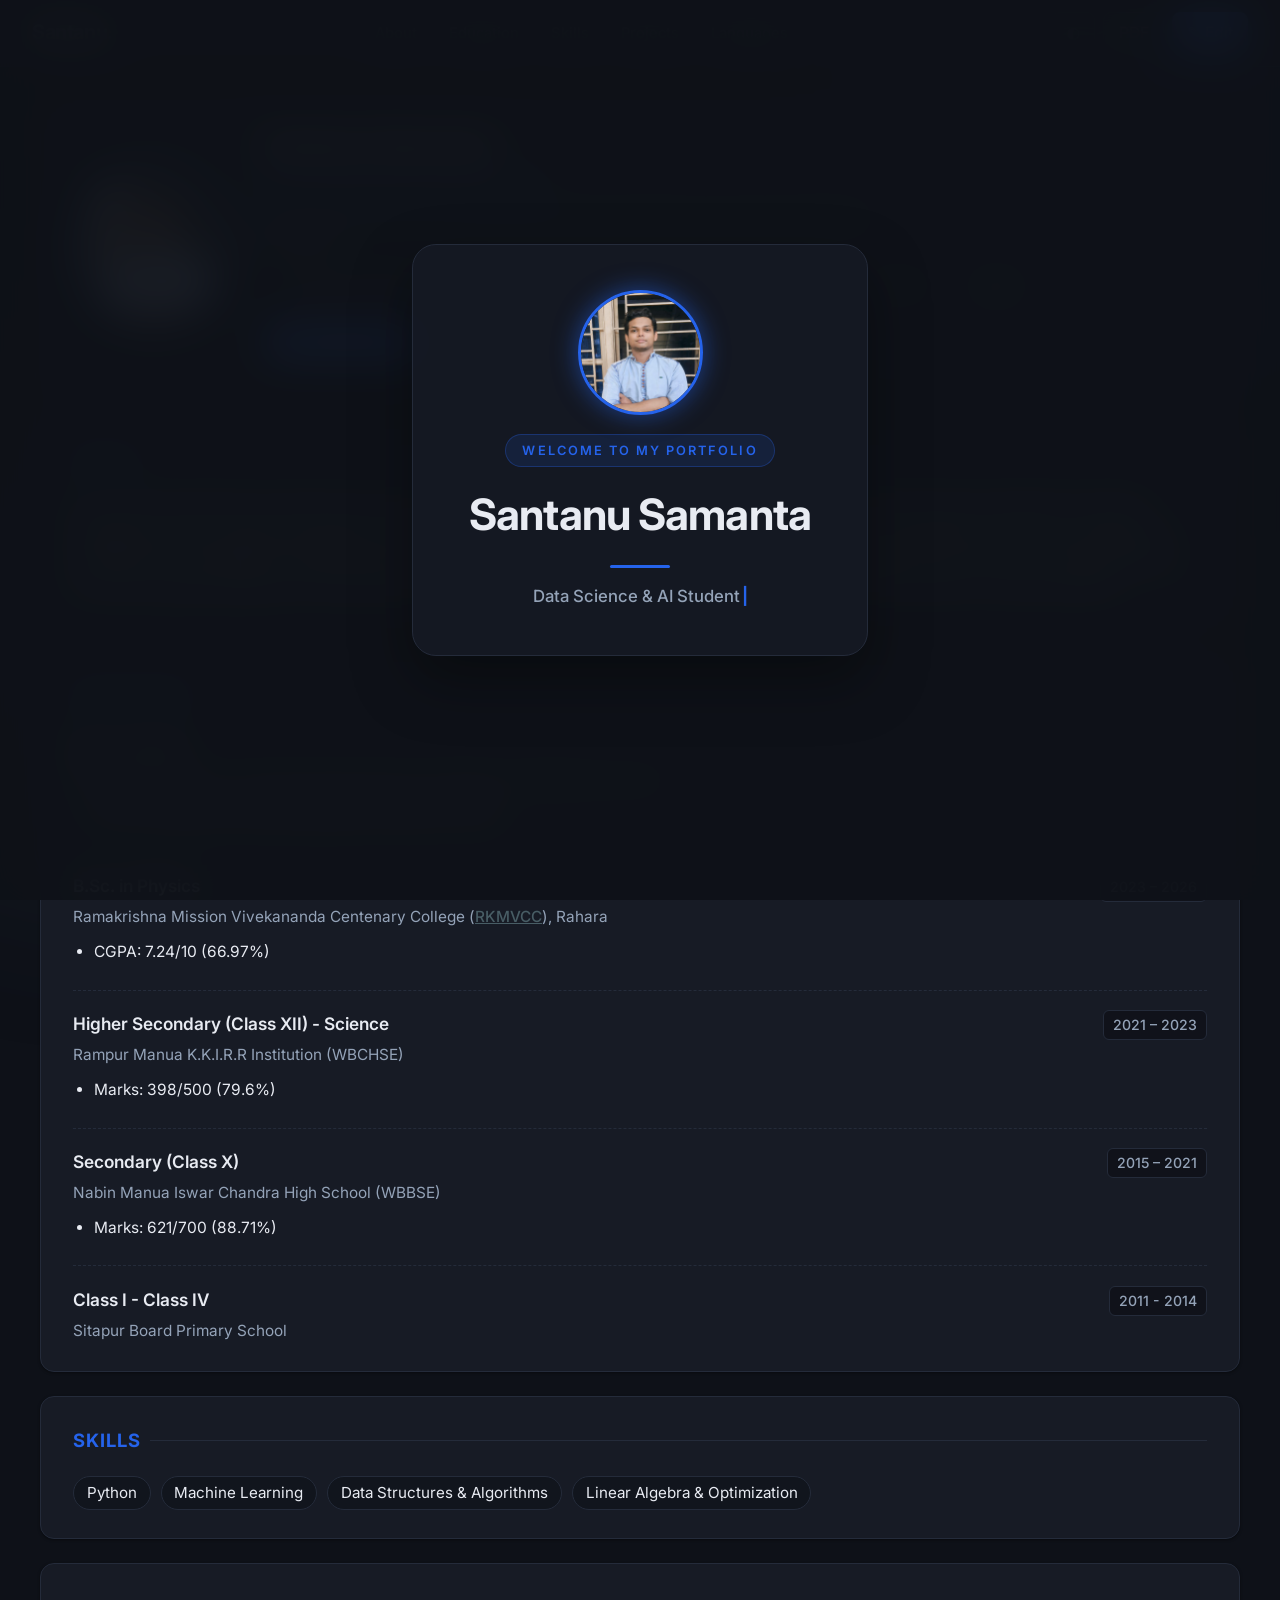
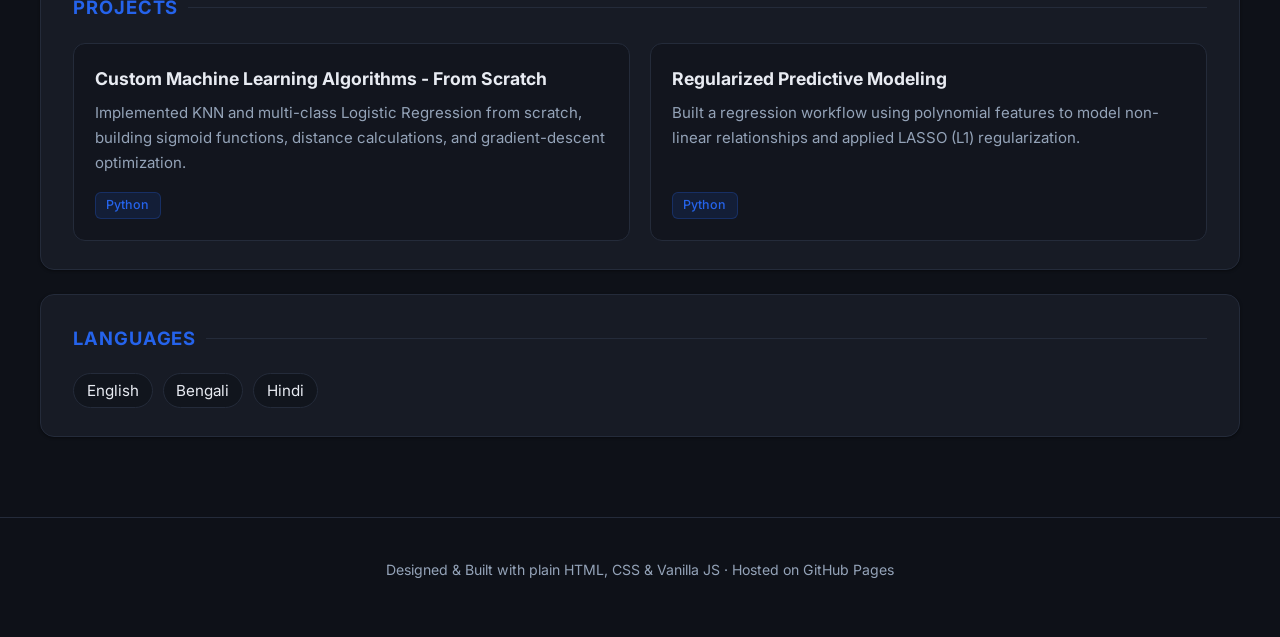
==== commit dda73f6a: "Remove hardcoded Featured Projects section from index.html" ====
--- a/index.html
+++ b/index.html
@@ -60,36 +60,6 @@
   <!-- Main Renderable Container -->
   <main id="cv" role="main"></main>
 
-  <!-- Featured Projects Section / Custom Project Showcase Integration -->
-  <section class="container section-projects no-print" style="padding: 40px 20px; max-width: 900px; margin: 0 auto;">
-    <h2 style="font-size: 1.8rem; margin-bottom: 24px; border-bottom: 2px solid var(--border-color, #30363d); padding-bottom: 8px;">Featured Projects</h2>
-    
-    <div class="projects-grid" style="display: grid; grid-template-columns: repeat(auto-fit, minmax(280px, 1fr)); gap: 20px;">
-      
-      <!-- SGEMM GPU Kernel Performance & SGD Project Card -->
-      <div class="project-card" style="background: var(--card-bg, #161b22); border: 1px solid var(--border-color, #30363d); border-radius: 8px; padding: 20px; display: flex; flex-direction: column; justify-content: space-between;">
-        <div>
-          <div class="project-header" style="margin-bottom: 12px;">
-            <h3 style="font-size: 1.25rem; margin-bottom: 8px;">SGEMM GPU Kernel Performance &amp; SGD</h3>
-            <div style="display: flex; gap: 6px; flex-wrap: wrap;">
-              <span class="tech-tag" style="background: #1f6feb33; color: #58a6ff; font-size: 0.75rem; padding: 2px 8px; border-radius: 4px;">Python</span>
-              <span class="tech-tag" style="background: #1f6feb33; color: #58a6ff; font-size: 0.75rem; padding: 2px 8px; border-radius: 4px;">NumPy</span>
-              <span class="tech-tag" style="background: #1f6feb33; color: #58a6ff; font-size: 0.75rem; padding: 2px 8px; border-radius: 4px;">Jupyter</span>
-            </div>
-          </div>
-          <p style="color: var(--text-secondary, #8b949e); font-size: 0.95rem; line-height: 1.5; margin-bottom: 20px;">
-            Stochastic Gradient Descent (SGD) implementation from scratch (Random With Replacement vs. Random Without Replacement) on the SGEMM GPU Kernel Performance dataset across various batch sizes.
-          </p>
-        </div>
-        <div class="project-links" style="display: flex; gap: 10px;">
-          <a href="sgemm.html" class="btn-details" style="background: var(--btn-bg, #21262d); color: var(--text-main, #c9d1d9); padding: 6px 12px; border-radius: 6px; font-size: 0.85rem; text-decoration: none; border: 1px solid var(--border-color, #30363d);">Read More</a>
-          <a href="https://github.com/santanusamantads/SGEMM-GPU-Kernel-Performance-SGD" target="_blank" class="btn-github" style="background: var(--btn-bg, #21262d); color: var(--text-main, #c9d1d9); padding: 6px 12px; border-radius: 6px; font-size: 0.85rem; text-decoration: none; border: 1px solid var(--border-color, #30363d);">Repository</a>
-        </div>
-      </div>
-
-    </div>
-  </section>
-
   <!-- Footer -->
   <footer class="site-footer no-print">
     <p>Designed &amp; Built with plain HTML, CSS &amp; Vanilla JS · Hosted on GitHub Pages</p>
